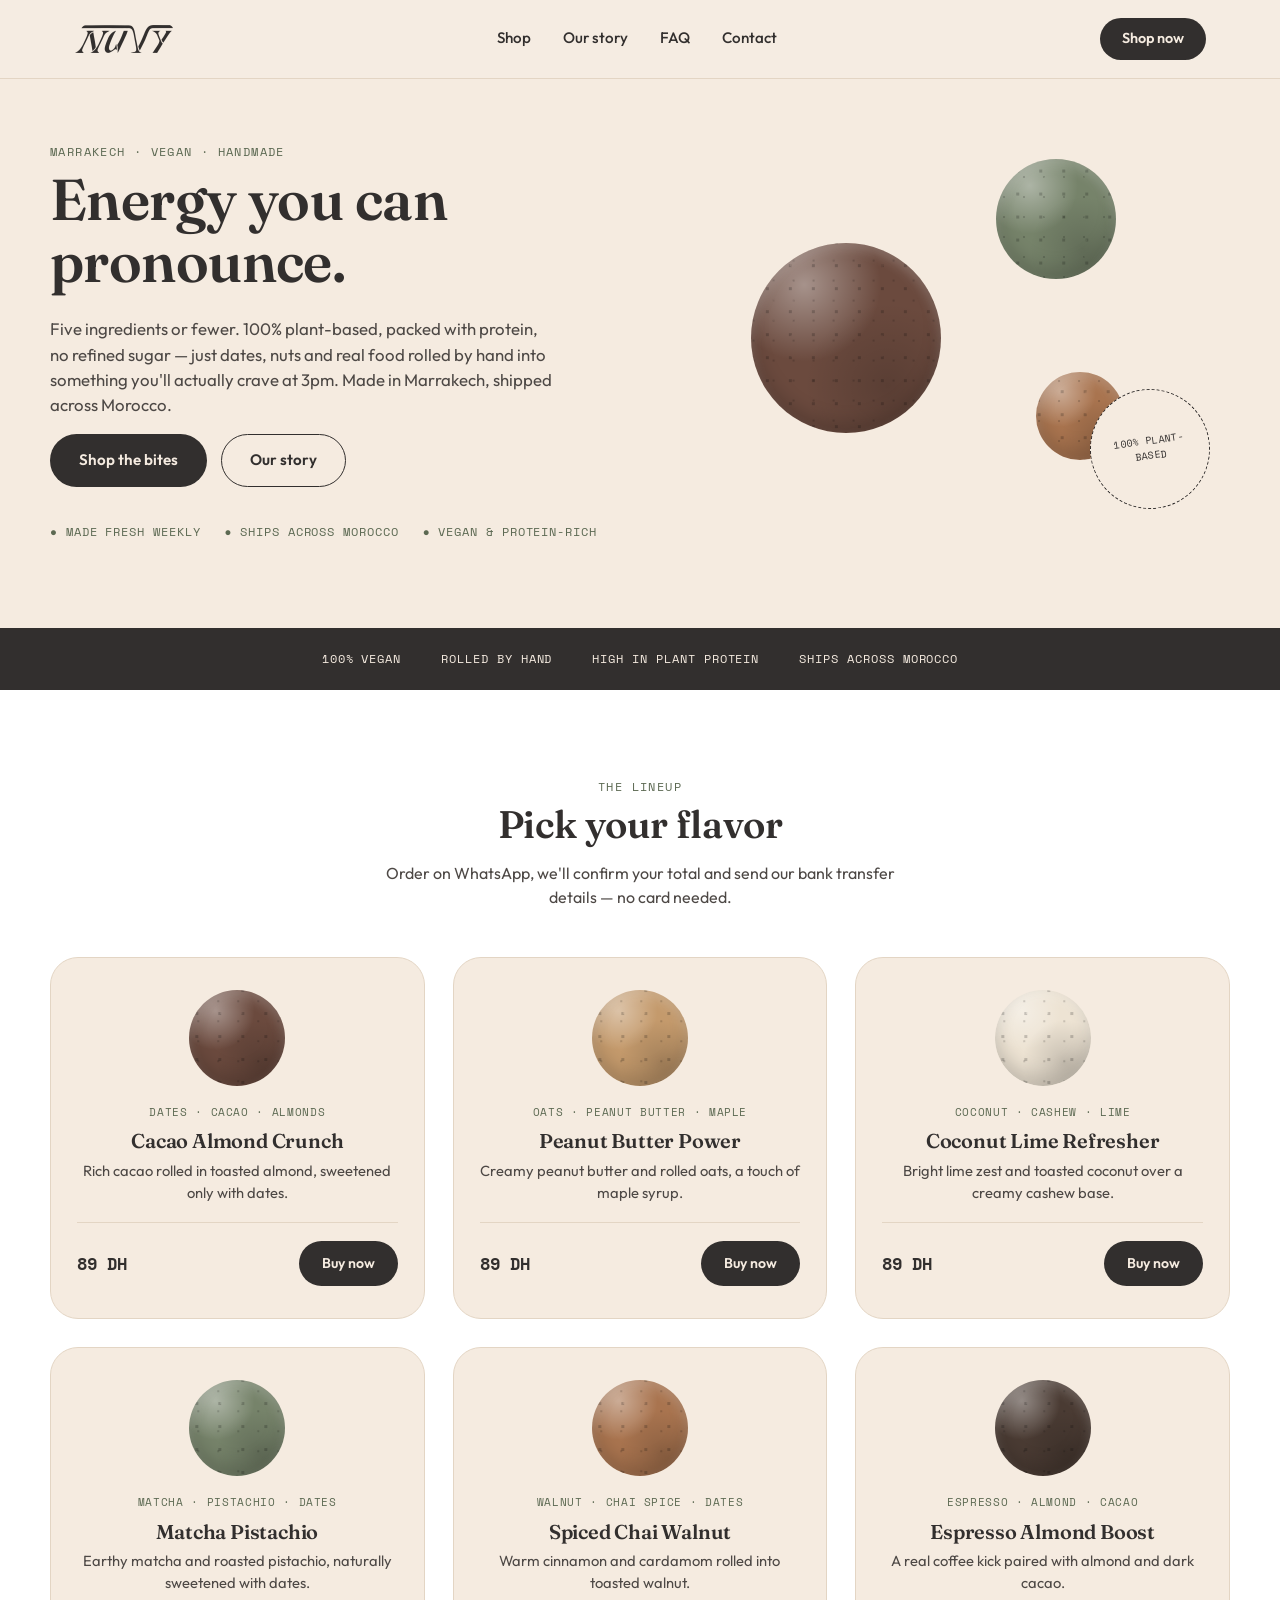
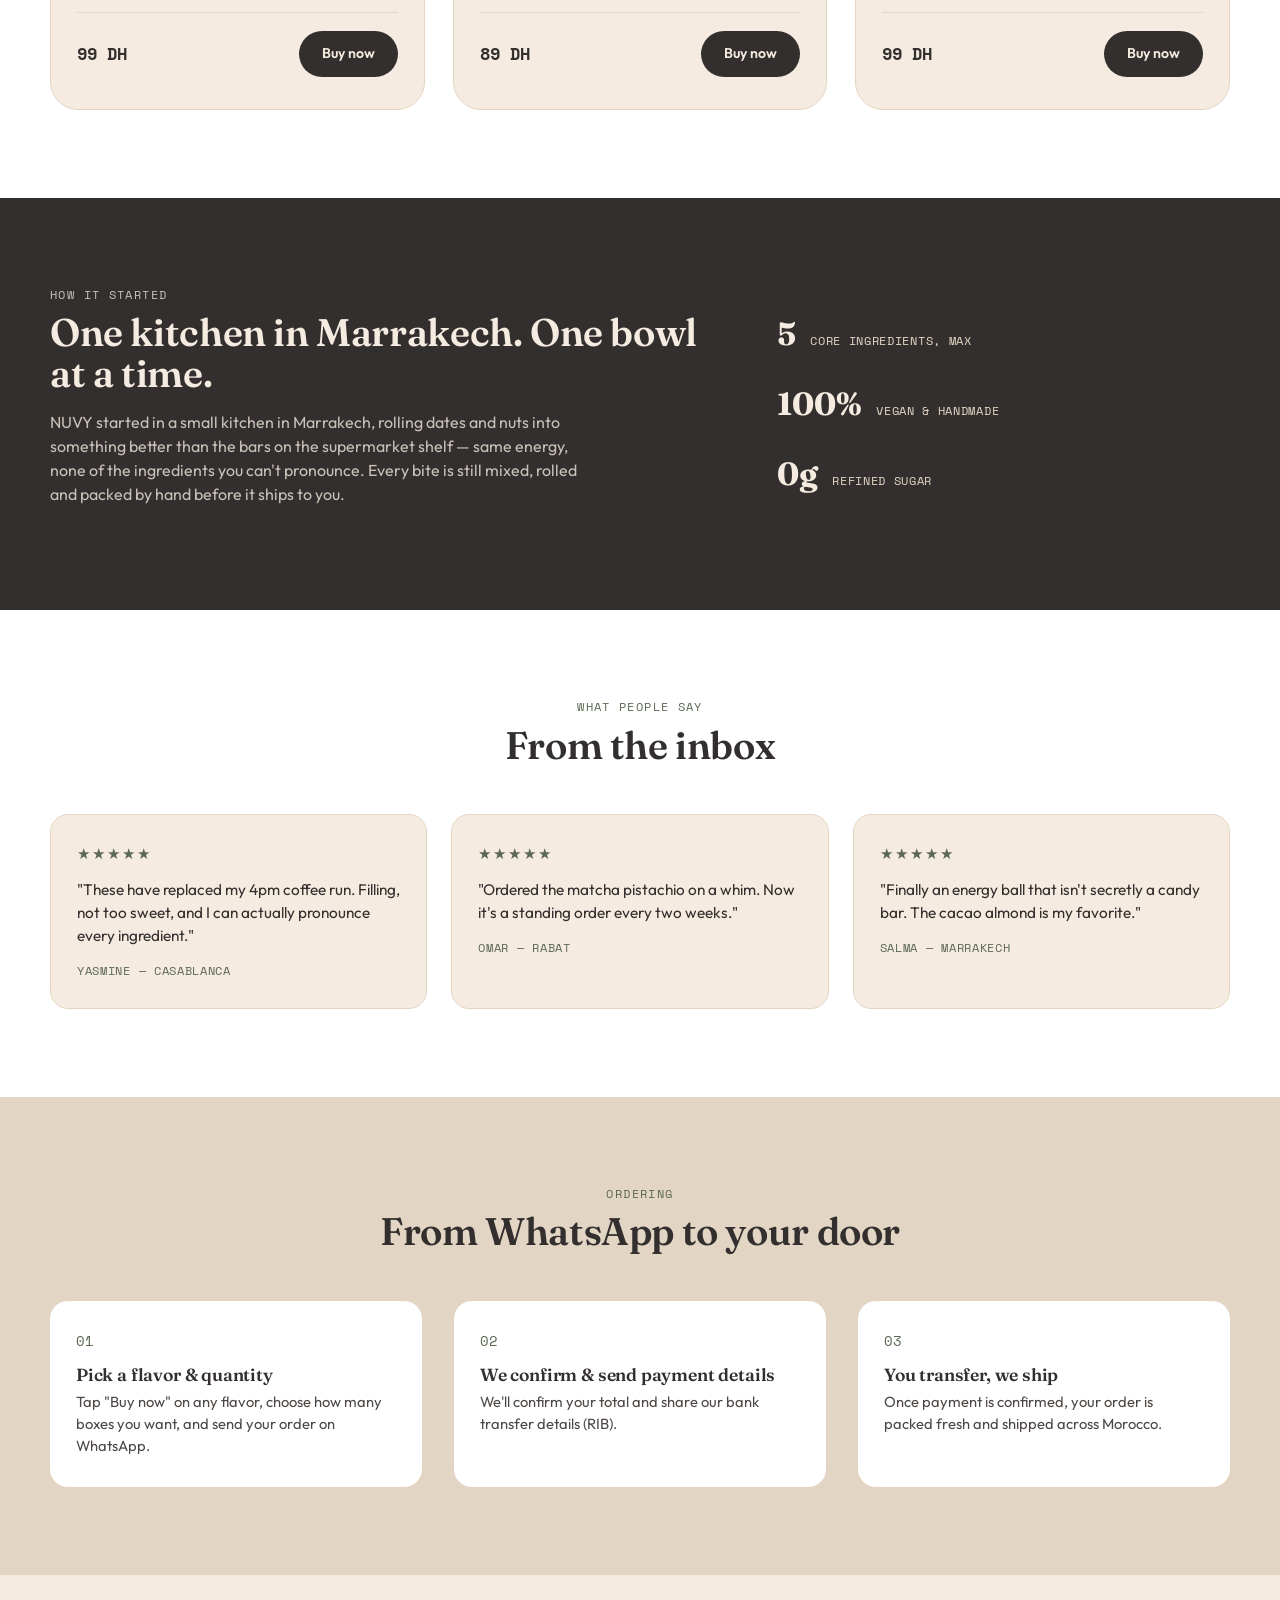
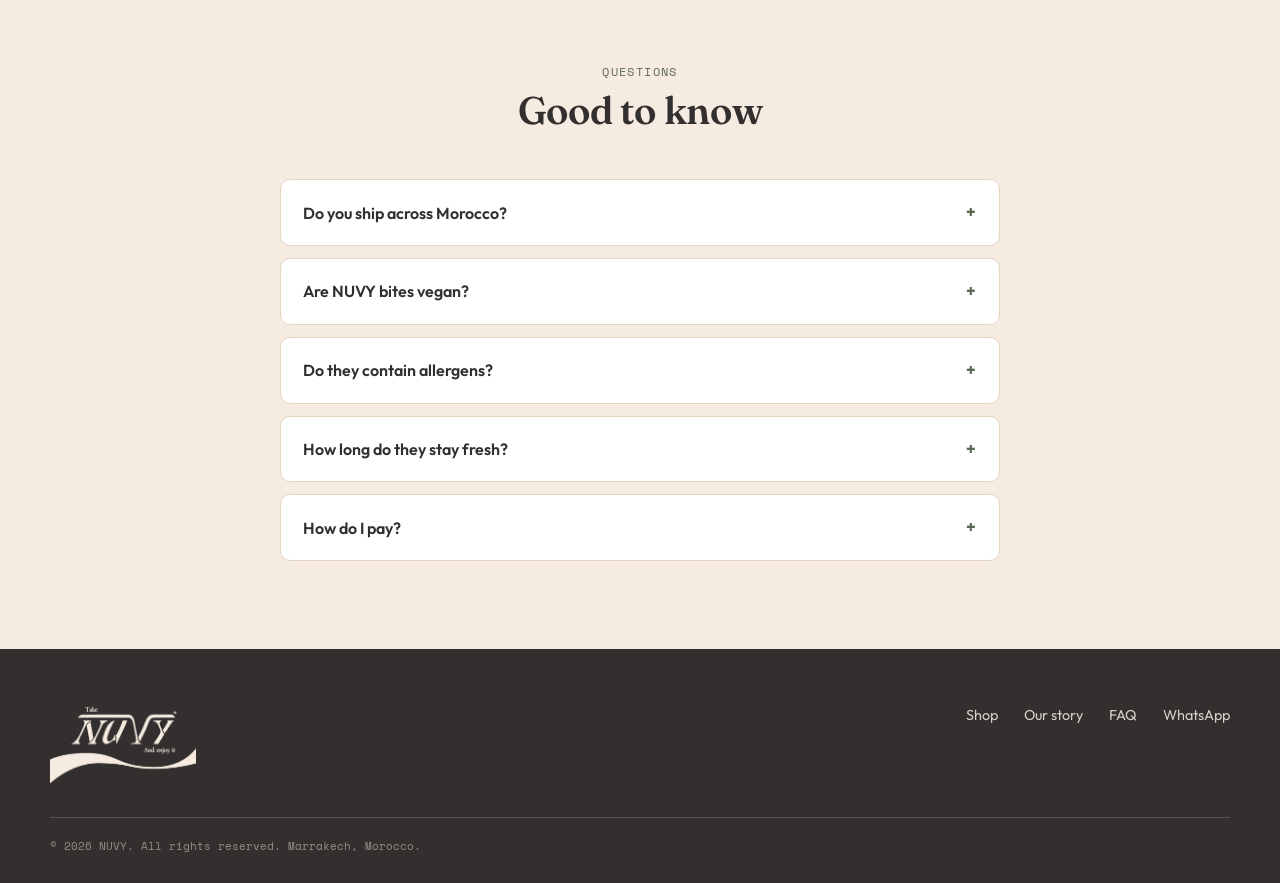
==== index.html @ 62703c96 "Add Google Analytics tracking code Added Google Analytics tracking code to index.html." ====
<!DOCTYPE html>
<html lang="en">
<head>
<!-- Google tag (gtag.js) -->
<script async src="https://www.googletagmanager.com/gtag/js?id=G-JQ78WRJMSK"></script>
<script>
  window.dataLayer = window.dataLayer || [];
  function gtag(){dataLayer.push(arguments);}
  gtag('js', new Date());

  gtag('config', 'G-JQ78WRJMSK');
</script>
  
<meta charset="UTF-8">
<meta name="viewport" content="width=device-width, initial-scale=1.0">
<title>NUVY — Take NUVY and Enjoy It</title>
<meta name="description" content="Vegan, protein-rich energy bites handmade in Marrakech. Five ingredients or fewer, no refined sugar. Order on WhatsApp, pay by bank transfer, shipped across Morocco.">

<link rel="icon" type="image/png" href="images/favicon.png">

<link rel="preconnect" href="https://fonts.googleapis.com">
<link rel="preconnect" href="https://fonts.gstatic.com" crossorigin>
<link href="https://fonts.googleapis.com/css2?family=Fraunces:opsz,wght@9..144,400;9..144,500;9..144,600;9..144,700&family=Outfit:wght@300;400;500;600;700&family=Space+Mono:wght@400;700&display=swap" rel="stylesheet">

<link rel="stylesheet" href="style.css">
</head>
<body>

<header class="nav" id="top">
  <div class="nav-inner">
    <!-- LOGO: wordmark image, see images/logo-wordmark.png -->
    <a href="#top" class="logo"><img src="images/logo-wordmark.png" alt="NUVY" class="logo-img"></a>
    <button class="nav-toggle" id="navToggle" aria-label="Open menu" aria-expanded="false">
      <span></span><span></span><span></span>
    </button>
    <nav class="nav-links" id="navLinks">
      <a href="#shop">Shop</a>
      <a href="#story">Our story</a>
      <a href="#faq">FAQ</a>
      <a href="#contact">Contact</a>
    </nav>
    <a href="#shop" class="nav-cta">Shop now</a>
  </div>
</header>

<main>

  <!-- HERO -->
  <section class="hero">
    <div class="hero-inner">
      <div class="hero-text reveal">
        <p class="eyebrow">Marrakech · Vegan · Handmade</p>
        <h1>Energy you can pronounce.</h1>
        <p class="hero-sub">Five ingredients or fewer. 100% plant-based, packed with protein, no refined sugar — just dates, nuts and real food rolled by hand into something you'll actually crave at 3pm. Made in Marrakech, shipped across Morocco.</p>
        <div class="hero-actions">
          <a href="#shop" class="btn btn-primary">Shop the bites</a>
          <a href="#story" class="btn btn-ghost">Our story</a>
        </div>
        <ul class="trust-row">
          <li>Made fresh weekly</li>
          <li>Ships across Morocco</li>
          <li>Vegan &amp; protein-rich</li>
        </ul>
      </div>
      <div class="hero-visual reveal" aria-hidden="true">
        <div class="ball ball-lg flavor-cacao" style="--x:6%; --y:24%;"></div>
        <div class="ball ball-md flavor-matcha" style="--x:54%; --y:2%;"></div>
        <div class="ball ball-sm flavor-chai" style="--x:62%; --y:58%;"></div>
        <div class="stamp">100% plant-based</div>
      </div>
    </div>
  </section>

  <!-- VALUE STRIP -->
  <section class="value-strip reveal">
    <ul>
      <li>100% vegan</li>
      <li>Rolled by hand</li>
      <li>High in plant protein</li>
      <li>Ships across Morocco</li>
    </ul>
  </section>

  <!-- SHOP -->
  <section class="shop" id="shop">
    <div class="section-head reveal">
      <p class="eyebrow">The lineup</p>
      <h2>Pick your flavor</h2>
      <p style="max-width:48ch;margin:0 auto;">Order on WhatsApp, we'll confirm your total and send our bank transfer details — no card needed.</p>
    </div>

    <div class="product-grid" id="productGrid">
      <!-- Product cards are rendered automatically from the PRODUCTS list in script.js -->
    </div>
  </section>

  <!-- STORY -->
  <section class="story" id="story">
    <div class="story-inner">
      <div class="story-text reveal">
        <p class="eyebrow">How it started</p>
        <h2>One kitchen in Marrakech. One bowl at a time.</h2>
        <p>NUVY started in a small kitchen in Marrakech, rolling dates and nuts into something better than the bars on the supermarket shelf — same energy, none of the ingredients you can't pronounce. Every bite is still mixed, rolled and packed by hand before it ships to you.</p>
      </div>
      <div class="story-stats reveal">
        <div><strong>5</strong><span>core ingredients, max</span></div>
        <div><strong>100%</strong><span>vegan &amp; handmade</span></div>
        <div><strong>0g</strong><span>refined sugar</span></div>
      </div>
    </div>
  </section>

  <!-- TESTIMONIALS — placeholder content, see README -->
  <section class="testimonials">
    <div class="section-head reveal">
      <p class="eyebrow">What people say</p>
      <h2>From the inbox</h2>
    </div>
    <div class="testimonial-grid">
      <article class="testimonial-card reveal">
        <p class="stars" aria-hidden="true">★★★★★</p>
        <p class="testimonial-quote">"These have replaced my 4pm coffee run. Filling, not too sweet, and I can actually pronounce every ingredient."</p>
        <p class="testimonial-name">Yasmine — Casablanca</p>
      </article>
      <article class="testimonial-card reveal">
        <p class="stars" aria-hidden="true">★★★★★</p>
        <p class="testimonial-quote">"Ordered the matcha pistachio on a whim. Now it's a standing order every two weeks."</p>
        <p class="testimonial-name">Omar — Rabat</p>
      </article>
      <article class="testimonial-card reveal">
        <p class="stars" aria-hidden="true">★★★★★</p>
        <p class="testimonial-quote">"Finally an energy ball that isn't secretly a candy bar. The cacao almond is my favorite."</p>
        <p class="testimonial-name">Salma — Marrakech</p>
      </article>
    </div>
  </section>

  <!-- HOW IT WORKS -->
  <section class="how">
    <div class="section-head reveal">
      <p class="eyebrow">Ordering</p>
      <h2>From WhatsApp to your door</h2>
    </div>
    <ol class="steps">
      <li class="reveal">
        <span class="step-num">01</span>
        <h3>Pick a flavor & quantity</h3>
        <p>Tap "Buy now" on any flavor, choose how many boxes you want, and send your order on WhatsApp.</p>
      </li>
      <li class="reveal">
        <span class="step-num">02</span>
        <h3>We confirm &amp; send payment details</h3>
        <p>We'll confirm your total and share our bank transfer details (RIB).</p>
      </li>
      <li class="reveal">
        <span class="step-num">03</span>
        <h3>You transfer, we ship</h3>
        <p>Once payment is confirmed, your order is packed fresh and shipped across Morocco.</p>
      </li>
    </ol>
  </section>

  <!-- FAQ -->
  <section class="faq" id="faq">
    <div class="section-head reveal">
      <p class="eyebrow">Questions</p>
      <h2>Good to know</h2>
    </div>
    <div class="faq-list reveal">
      <details>
        <summary>Do you ship across Morocco?</summary>
        <p>Yes — we ship to every city in Morocco. Delivery usually takes 2–4 business days depending on your location.</p>
      </details>
      <details>
        <summary>Are NUVY bites vegan?</summary>
        <p>Yes — every flavor is 100% plant-based, naturally sweetened with dates or maple syrup, and a good source of plant protein.</p>
      </details>
      <details>
        <summary>Do they contain allergens?</summary>
        <p>Most flavors contain tree nuts. Each product card lists its core ingredients — check before ordering if you have allergies.</p>
      </details>
      <details>
        <summary>How long do they stay fresh?</summary>
        <p>Up to 2 weeks at room temperature, or up to a month refrigerated.</p>
      </details>
      <details>
        <summary>How do I pay?</summary>
        <p>Every flavor has an "Order on WhatsApp" button. Message us there and we'll confirm your total and send our bank transfer details — no card or account needed.</p>
      </details>
    </div>
  </section>

</main>

<footer class="footer" id="contact">
  <div class="footer-inner">
    <div class="footer-brand">
      <img src="images/logo-main-cream.png" alt="NUVY — Take NUVY, and enjoy it" class="footer-logo-img">
    </div>
    <div class="footer-links">
      <a href="#shop">Shop</a>
      <a href="#story">Our story</a>
      <a href="#faq">FAQ</a>
      <a href="https://wa.me/212600000000" target="_blank" rel="noopener">WhatsApp</a>
    </div>
  </div>
  <p class="footer-bottom">© 2026 NUVY. All rights reserved. Marrakech, Morocco.</p>
</footer>

<div class="toast" id="toast" role="status" aria-live="polite"></div>

<script src="script.js"></script>
</body>
</html>
---- style.css ----
/* ============================
   TOKENS
   ============================ */
:root{
  --cream:#F5EBE0;
  --tan:#E3D5C4;
  --charcoal:#322F2E;
  --white:#FFFFFF;
  --sage:#76836A;
  --sage-dark:#5C6952;

  --cacao:#6B4A3E;
  --peanut:#C49A6C;
  --coconut:#EDE3D3;
  --matcha:#76836A;
  --chai:#A9744F;
  --espresso:#4A3B33;

  --font-display:'Fraunces', serif;
  --font-body:'Outfit', sans-serif;
  --font-mono:'Space Mono', monospace;

  --radius-lg:28px;
  --radius-md:18px;
  --radius-sm:10px;
  --container:1180px;
}

*,*::before,*::after{ box-sizing:border-box; }
html{ scroll-behavior:smooth; }
@media (prefers-reduced-motion: reduce){
  html{ scroll-behavior:auto; }
  *{ animation-duration:0.001ms !important; animation-iteration-count:1 !important; transition-duration:0.001ms !important; }
}

body{
  margin:0;
  font-family:var(--font-body);
  background:var(--white);
  color:var(--charcoal);
  -webkit-font-smoothing:antialiased;
  line-height:1.5;
}

h1,h2,h3{
  font-family:var(--font-display);
  font-weight:600;
  line-height:1.08;
  margin:0 0 0.4em;
  letter-spacing:-0.01em;
}

p{ margin:0 0 1em; color:#4d4845; }

a{ color:inherit; text-decoration:none; }

img{ max-width:100%; display:block; }

:focus-visible{
  outline:2px solid var(--sage-dark);
  outline-offset:3px;
}

.eyebrow{
  font-family:var(--font-mono);
  text-transform:uppercase;
  letter-spacing:0.12em;
  font-size:0.72rem;
  color:var(--sage-dark);
  margin-bottom:0.8em;
}

/* ============================
   LAYOUT HELPERS
   ============================ */
section{ padding:88px 24px; }
.section-head{ max-width:640px; margin:0 auto 48px; text-align:center; }
.section-head h2{ font-size:clamp(1.8rem, 3vw, 2.5rem); }

/* ============================
   BUTTONS
   ============================ */
.btn{
  display:inline-flex;
  align-items:center;
  justify-content:center;
  gap:8px;
  font-family:var(--font-body);
  font-weight:600;
  font-size:0.95rem;
  padding:14px 28px;
  border-radius:100px;
  cursor:pointer;
  border:1.5px solid transparent;
  transition:transform 0.18s ease, background 0.18s ease, color 0.18s ease, border-color 0.18s ease;
  white-space:nowrap;
}
.btn:hover{ transform:translateY(-2px); }
.btn-primary{ background:var(--charcoal); color:var(--cream); }
.btn-primary:hover{ background:var(--sage-dark); }
.btn-ghost{ background:transparent; color:var(--charcoal); border-color:var(--charcoal); }
.btn-ghost:hover{ background:var(--charcoal); color:var(--cream); }
.btn-buy{ background:var(--charcoal); color:var(--cream); padding:11px 22px; font-size:0.88rem; }
.btn-buy:hover{ background:var(--sage-dark); }

/* ============================
   NAV
   ============================ */
.nav{
  position:sticky; top:0; z-index:50;
  background:rgba(245,235,224,0.92);
  backdrop-filter:blur(10px);
  border-bottom:1px solid var(--tan);
}
.nav-inner{
  max-width:var(--container);
  margin:0 auto;
  padding:18px 24px;
  display:flex;
  align-items:center;
  justify-content:space-between;
  gap:24px;
}
.logo{
  font-family:var(--font-display);
  font-weight:700;
  font-size:1.4rem;
  letter-spacing:0.02em;
  display:flex;
  flex-direction:column;
  line-height:1;
}
.logo span{
  font-family:var(--font-mono);
  font-size:0.6rem;
  text-transform:uppercase;
  letter-spacing:0.15em;
  font-weight:400;
  color:var(--sage-dark);
  margin-top:4px;
}
.logo-img{ height:30px; width:auto; display:block; }
.nav-links{ display:flex; gap:32px; }
.nav-links a{ font-weight:500; font-size:0.95rem; position:relative; }
.nav-links a::after{
  content:""; position:absolute; left:0; right:0; bottom:-4px; height:2px;
  background:var(--sage-dark); transform:scaleX(0); transform-origin:left;
  transition:transform 0.2s ease;
}
.nav-links a:hover::after{ transform:scaleX(1); }
.nav-cta{
  background:var(--charcoal); color:var(--cream);
  padding:10px 22px; border-radius:100px; font-weight:600; font-size:0.9rem;
  transition:background 0.18s ease;
}
.nav-cta:hover{ background:var(--sage-dark); }
.nav-toggle{
  display:none; background:none; border:0; cursor:pointer;
  width:32px; height:24px; flex-direction:column; justify-content:space-between;
  padding:0;
}
.nav-toggle span{ display:block; height:2px; background:var(--charcoal); border-radius:2px; }

@media (max-width:860px){
  .nav-links{
    position:absolute; top:100%; left:0; right:0;
    background:var(--white);
    flex-direction:column;
    padding:20px 24px 28px;
    border-bottom:1px solid var(--tan);
    gap:18px;
    display:none;
  }
  .nav-links.open{ display:flex; }
  .nav-toggle{ display:flex; }
  .nav-cta{ display:none; }
}

/* ============================
   HERO
   ============================ */
.hero{ padding-top:64px; background:var(--cream); }
.hero-inner{
  max-width:var(--container);
  margin:0 auto;
  display:grid;
  grid-template-columns:1.1fr 0.9fr;
  gap:48px;
  align-items:center;
}
.hero-text h1{ font-size:clamp(2.4rem, 4.6vw, 3.6rem); }
.hero-sub{ max-width:46ch; font-size:1.05rem; }
.hero-actions{ display:flex; gap:14px; flex-wrap:wrap; margin-bottom:36px; }
.trust-row{
  list-style:none; padding:0; margin:0; display:flex; gap:24px; flex-wrap:wrap;
  font-family:var(--font-mono); font-size:0.72rem; text-transform:uppercase; letter-spacing:0.08em;
  color:var(--sage-dark);
}
.trust-row li::before{ content:"●  "; }

.hero-visual{
  position:relative;
  height:380px;
}
.stamp{
  position:absolute;
  bottom:6%;
  right:4%;
  width:120px; height:120px;
  border:1.5px dashed var(--charcoal);
  border-radius:50%;
  display:flex; align-items:center; justify-content:center;
  text-align:center;
  font-family:var(--font-mono);
  font-size:0.62rem;
  text-transform:uppercase;
  letter-spacing:0.04em;
  padding:14px;
  transform:rotate(-8deg);
  background:var(--cream);
}

/* ============================
   SPECKLED BALL — signature element
   ============================ */
.ball{
  position:relative;
  border-radius:50%;
  background:
    radial-gradient(circle at 28% 22%, rgba(255,255,255,0.4) 0%, transparent 38%),
    radial-gradient(circle at 72% 75%, rgba(0,0,0,0.16) 0%, transparent 42%),
    var(--ball-color, var(--cacao));
  box-shadow:
    inset 0 -10px 18px rgba(0,0,0,0.18),
    inset 0 6px 12px rgba(255,255,255,0.22);
}
.ball::after{
  content:"";
  position:absolute; inset:0; border-radius:50%;
  background-image:
    radial-gradient(circle, rgba(255,255,255,0.55) 1.6px, transparent 1.7px),
    radial-gradient(circle, rgba(0,0,0,0.22) 1.6px, transparent 1.7px),
    radial-gradient(circle, rgba(255,255,255,0.45) 1.2px, transparent 1.3px),
    radial-gradient(circle, rgba(0,0,0,0.18) 1.2px, transparent 1.3px);
  background-size:18px 18px, 23px 23px, 13px 13px, 20px 20px;
  background-position:8% 18%, 58% 48%, 28% 72%, 78% 28%;
  opacity:0.85;
  mix-blend-mode:multiply;
}
.flavor-cacao{ --ball-color:var(--cacao); }
.flavor-peanut{ --ball-color:var(--peanut); }
.flavor-coconut{ --ball-color:var(--coconut); }
.flavor-matcha{ --ball-color:var(--matcha); }
.flavor-chai{ --ball-color:var(--chai); }
.flavor-espresso{ --ball-color:var(--espresso); }

.hero-visual .ball{ position:absolute; left:var(--x); top:var(--y); }
.ball-lg{ width:190px; height:190px; }
.ball-md{ width:120px; height:120px; }
.ball-sm{ width:88px; height:88px; }
.ball-card{ width:96px; height:96px; margin:0 auto 18px; }

@media (max-width:860px){
  .hero-inner{ grid-template-columns:1fr; }
  .hero-visual{ height:280px; order:-1; }
}

/* ============================
   VALUE STRIP
   ============================ */
.value-strip{
  background:var(--charcoal);
  padding:22px 24px;
}
.value-strip ul{
  max-width:var(--container);
  margin:0 auto;
  list-style:none;
  padding:0;
  display:flex;
  justify-content:center;
  flex-wrap:wrap;
  gap:14px 40px;
  font-family:var(--font-mono);
  font-size:0.74rem;
  text-transform:uppercase;
  letter-spacing:0.08em;
  color:var(--cream);
}

/* ============================
   SHOP
   ============================ */
.shop{ background:var(--white); }
.product-grid{
  max-width:var(--container);
  margin:0 auto;
  display:grid;
  grid-template-columns:repeat(3, 1fr);
  gap:28px;
}
.product-card{
  background:var(--cream);
  border:1px solid var(--tan);
  border-radius:var(--radius-lg);
  padding:32px 26px;
  text-align:center;
  transition:transform 0.22s ease, box-shadow 0.22s ease;
}
.product-card:hover{
  transform:translateY(-6px);
  box-shadow:0 18px 32px -18px rgba(50,47,46,0.35);
}
.stamp-tag{
  font-family:var(--font-mono);
  font-size:0.68rem;
  text-transform:uppercase;
  letter-spacing:0.06em;
  color:var(--sage-dark);
  margin-bottom:10px;
}
.product-card h3{ font-size:1.25rem; }
.product-desc{ font-size:0.92rem; min-height:42px; }
.product-footer{
  display:flex;
  align-items:center;
  justify-content:space-between;
  margin-top:18px;
  padding-top:18px;
  border-top:1px solid var(--tan);
}
.price{ font-family:var(--font-mono); font-weight:700; font-size:1.05rem; }

@media (max-width:980px){ .product-grid{ grid-template-columns:repeat(2, 1fr); } }
@media (max-width:600px){ .product-grid{ grid-template-columns:1fr; } }

/* ============================
   TESTIMONIALS
   ============================ */
.testimonials{ background:var(--white); }
.testimonial-grid{
  max-width:var(--container);
  margin:0 auto;
  display:grid;
  grid-template-columns:repeat(3, 1fr);
  gap:24px;
}
.testimonial-card{
  background:var(--cream);
  border:1px solid var(--tan);
  border-radius:var(--radius-md);
  padding:28px 26px;
}
.stars{ color:var(--sage-dark); letter-spacing:2px; margin:0 0 12px; font-size:0.95rem; }
.testimonial-quote{ font-size:0.96rem; color:var(--charcoal); }
.testimonial-name{
  font-family:var(--font-mono);
  font-size:0.72rem;
  text-transform:uppercase;
  letter-spacing:0.06em;
  color:var(--sage-dark);
  margin:0;
}
@media (max-width:860px){ .testimonial-grid{ grid-template-columns:1fr; } }

/* ============================
   PRODUCT DETAIL PAGE
   ============================ */
.product-page{ background:var(--white); padding:56px 24px 72px; }
.product-page-inner{ max-width:var(--container); margin:0 auto; }
.back-link{
  display:inline-block;
  font-family:var(--font-mono);
  font-size:0.8rem;
  color:var(--sage-dark);
  margin-bottom:36px;
}
.back-link:hover{ color:var(--charcoal); }

.detail-grid{
  display:grid;
  grid-template-columns:1fr 1fr;
  gap:56px;
  align-items:center;
}
.detail-visual{ position:relative; height:340px; }
.detail-visual .ball{ position:absolute; left:var(--x); top:var(--y); }
.ball-xl{ width:220px; height:220px; }
.ball-md2{ width:140px; height:140px; }
.ball-sm2{ width:96px; height:96px; }

.detail-info h1{ font-size:clamp(1.9rem, 3.4vw, 2.6rem); margin-bottom:0.3em; }
.detail-desc{ font-size:1.02rem; max-width:48ch; }
.unit-note{
  font-family:var(--font-mono);
  font-size:0.78rem;
  color:var(--sage-dark);
  margin-top:-0.6em;
}

.qty-row{
  display:flex;
  align-items:center;
  gap:18px;
  margin:28px 0 22px;
}
.qty-label{ font-weight:600; font-size:0.95rem; }
.qty-control{
  display:flex;
  align-items:center;
  gap:0;
  border:1.5px solid var(--charcoal);
  border-radius:100px;
  overflow:hidden;
}
.qty-control button{
  width:40px; height:40px;
  border:0;
  background:var(--cream);
  color:var(--charcoal);
  font-size:1.2rem;
  cursor:pointer;
  transition:background 0.18s ease;
}
.qty-control button:hover{ background:var(--tan); }
.qty-control span{
  width:42px;
  text-align:center;
  font-family:var(--font-mono);
  font-weight:700;
}

.price-line{
  font-family:var(--font-mono);
  font-size:0.85rem;
  color:#4d4845;
  margin-bottom:2px;
}
.total-line{
  font-size:1.3rem;
  margin-bottom:22px;
}
.total-line strong{ font-family:var(--font-display); }

.btn-large{ width:100%; padding:16px 28px; font-size:1.02rem; }
.order-note{
  font-size:0.82rem;
  color:#7a7470;
  margin-top:14px;
  margin-bottom:0;
}

.not-found{ text-align:center; padding:60px 0; }
.not-found p{ max-width:42ch; margin-left:auto; margin-right:auto; }

.product-extra{
  margin-top:32px;
  display:flex;
  flex-direction:column;
  gap:10px;
}
.product-extra summary{ font-size:0.92rem; }
.product-extra p{ font-size:0.9rem; }

.product-photo{
  border-radius:50%;
  object-fit:cover;
  aspect-ratio:1 / 1;
  display:block;
  object-position: 30% 60%;
}
.product-card .product-photo.ball-card{ margin:0 auto 18px; }
.hero-visual .product-photo{ position:absolute; }

.detail-visual.has-photo{
  display:flex;
  align-items:center;
  justify-content:center;
}
.detail-photo{
  width:300px;
  height:300px;
  box-shadow:0 24px 48px -24px rgba(50,47,46,0.4);
}
@media (max-width:860px){
  .detail-photo{ width:220px; height:220px; }
}

@media (max-width:860px){
  .detail-grid{ grid-template-columns:1fr; }
  .detail-visual{ height:240px; }
}

/* ============================
   STORY
   ============================ */
.story{ background:var(--charcoal); color:var(--cream); }
.story-inner{
  max-width:var(--container);
  margin:0 auto;
  display:grid;
  grid-template-columns:1.2fr 0.8fr;
  gap:48px;
  align-items:center;
}
.story h2{ color:var(--cream); font-size:clamp(1.8rem, 3.2vw, 2.4rem); }
.story p{ color:rgba(245,235,224,0.78); max-width:50ch; }
.story-stats{ display:flex; flex-direction:column; gap:22px; }
.story-stats div{ display:flex; align-items:baseline; gap:14px; }
.story-stats strong{
  font-family:var(--font-display);
  font-size:2rem;
  color:var(--cream);
}
.story-stats span{
  font-family:var(--font-mono);
  font-size:0.72rem;
  text-transform:uppercase;
  letter-spacing:0.06em;
  color:var(--tan);
}

@media (max-width:860px){ .story-inner{ grid-template-columns:1fr; } }

/* ============================
   HOW IT WORKS
   ============================ */
.how{ background:var(--tan); }
.steps{
  list-style:none;
  margin:0; padding:0;
  max-width:var(--container);
  margin:0 auto;
  display:grid;
  grid-template-columns:repeat(3, 1fr);
  gap:32px;
}
.steps li{
  background:var(--white);
  border-radius:var(--radius-md);
  padding:30px 26px;
}
.step-num{
  font-family:var(--font-mono);
  font-size:0.85rem;
  color:var(--sage-dark);
  display:block;
  margin-bottom:14px;
}
.steps h3{ font-size:1.1rem; }
.steps p{ font-size:0.92rem; margin-bottom:0; }

@media (max-width:860px){ .steps{ grid-template-columns:1fr; } }

/* ============================
   FAQ
   ============================ */
.faq{ background:var(--cream); }
.faq-list{ max-width:720px; margin:0 auto; display:flex; flex-direction:column; gap:12px; }
details{
  background:var(--white);
  border:1px solid var(--tan);
  border-radius:var(--radius-sm);
  padding:18px 22px;
}
summary{
  cursor:pointer;
  font-weight:600;
  list-style:none;
  display:flex;
  justify-content:space-between;
  align-items:center;
}
summary::-webkit-details-marker{ display:none; }
summary::after{ content:"+"; font-family:var(--font-mono); font-size:1.2rem; color:var(--sage-dark); }
details[open] summary::after{ content:"–"; }
details p{ margin:14px 0 0; font-size:0.94rem; }

/* ============================
   FOOTER
   ============================ */
.footer{ background:var(--charcoal); color:var(--cream); padding:56px 24px 28px; }
.footer-inner{
  max-width:var(--container);
  margin:0 auto;
  display:flex;
  justify-content:space-between;
  align-items:flex-start;
  flex-wrap:wrap;
  gap:24px;
  padding-bottom:32px;
  border-bottom:1px solid rgba(245,235,224,0.18);
}
.footer-brand p{ color:rgba(245,235,224,0.6); margin-top:8px; font-size:0.9rem; }
.footer-logo-img{ height:80px; width:auto; }
.footer .logo span{ color:var(--tan); }
.footer-links{ display:flex; gap:26px; flex-wrap:wrap; }
.footer-links a{ font-size:0.9rem; color:rgba(245,235,224,0.85); }
.footer-links a:hover{ color:var(--tan); }
.footer-bottom{
  max-width:var(--container);
  margin:20px auto 0;
  font-family:var(--font-mono);
  font-size:0.7rem;
  color:rgba(245,235,224,0.5);
}

/* ============================
   TOAST
   ============================ */
.toast{
  position:fixed;
  bottom:24px;
  left:50%;
  transform:translateX(-50%) translateY(20px);
  background:var(--charcoal);
  color:var(--cream);
  padding:14px 22px;
  border-radius:100px;
  font-size:0.88rem;
  opacity:0;
  pointer-events:none;
  transition:opacity 0.25s ease, transform 0.25s ease;
  z-index:100;
  max-width:90vw;
  text-align:center;
}
.toast.show{ opacity:1; transform:translateX(-50%) translateY(0); }

/* ============================
   SCROLL REVEAL
   ============================ */
.reveal{ opacity:0; transform:translateY(18px); transition:opacity 0.6s ease, transform 0.6s ease; }
.reveal.in{ opacity:1; transform:translateY(0); }
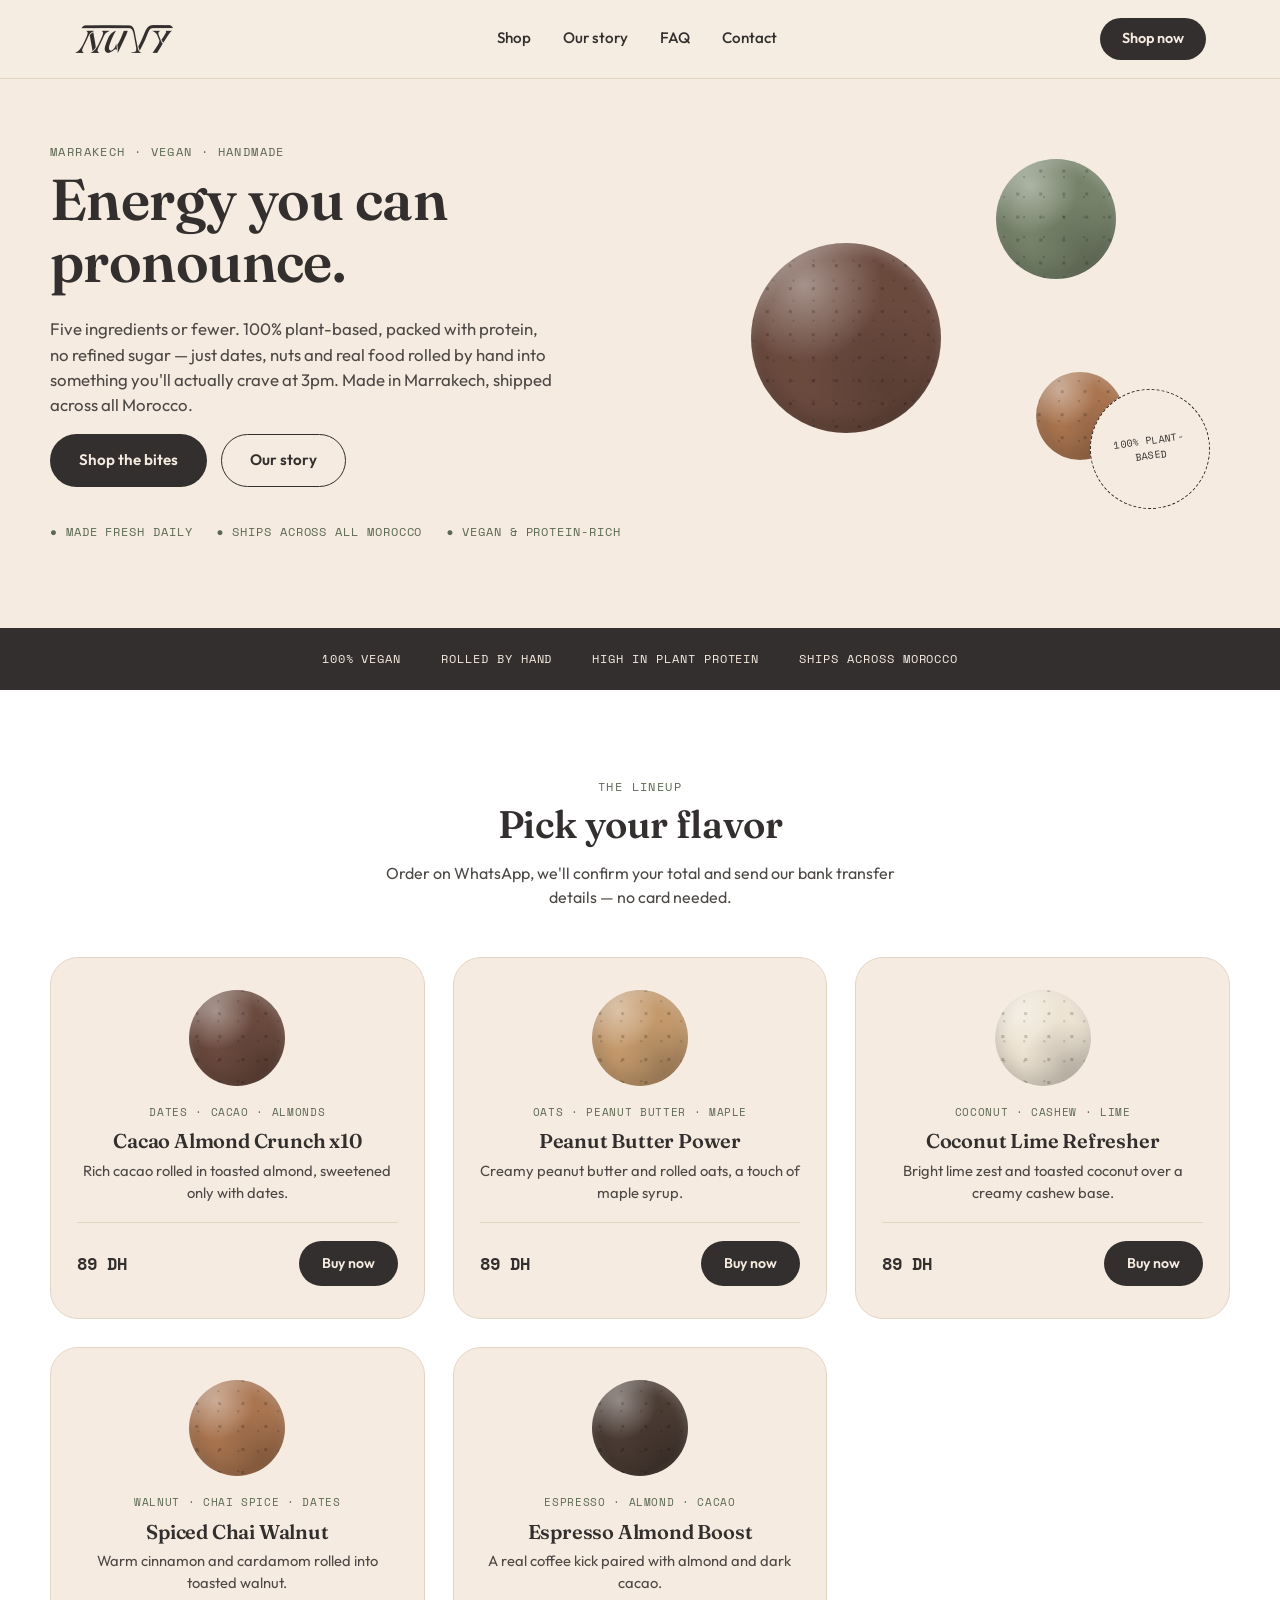
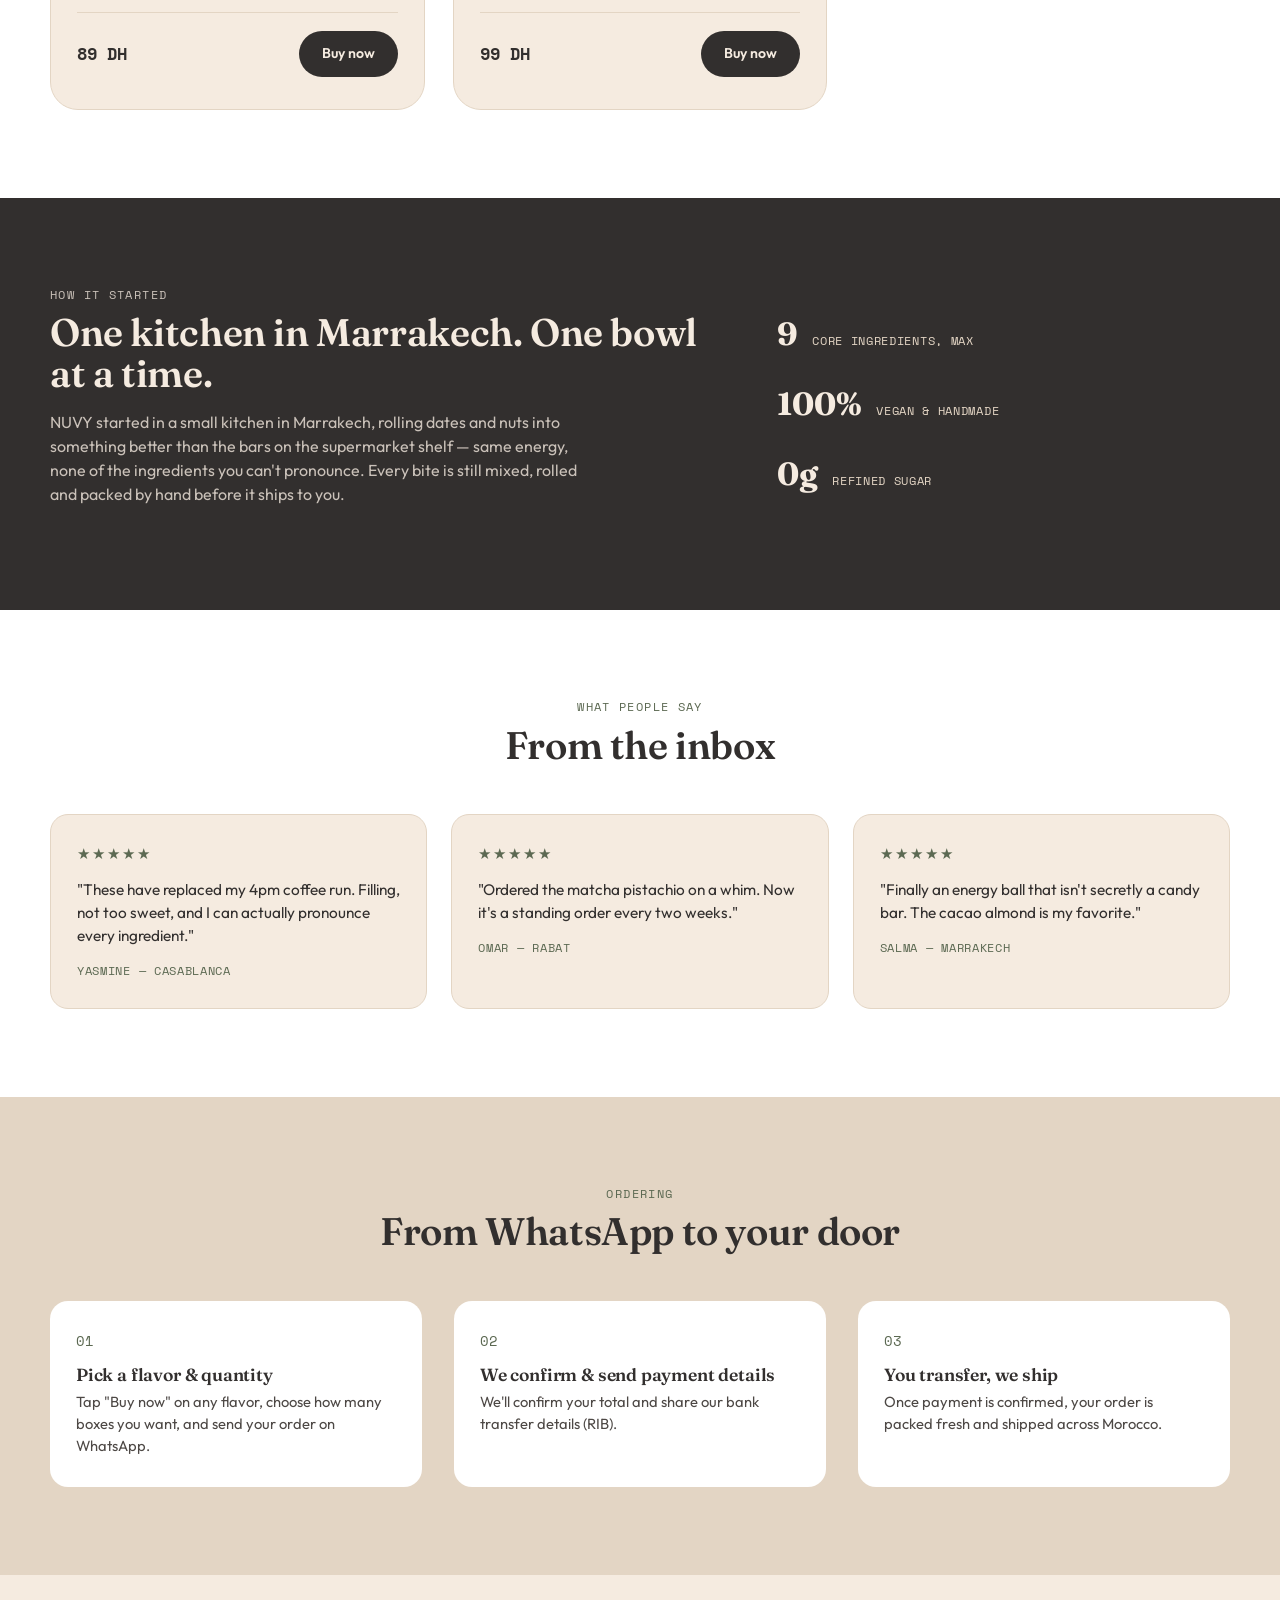
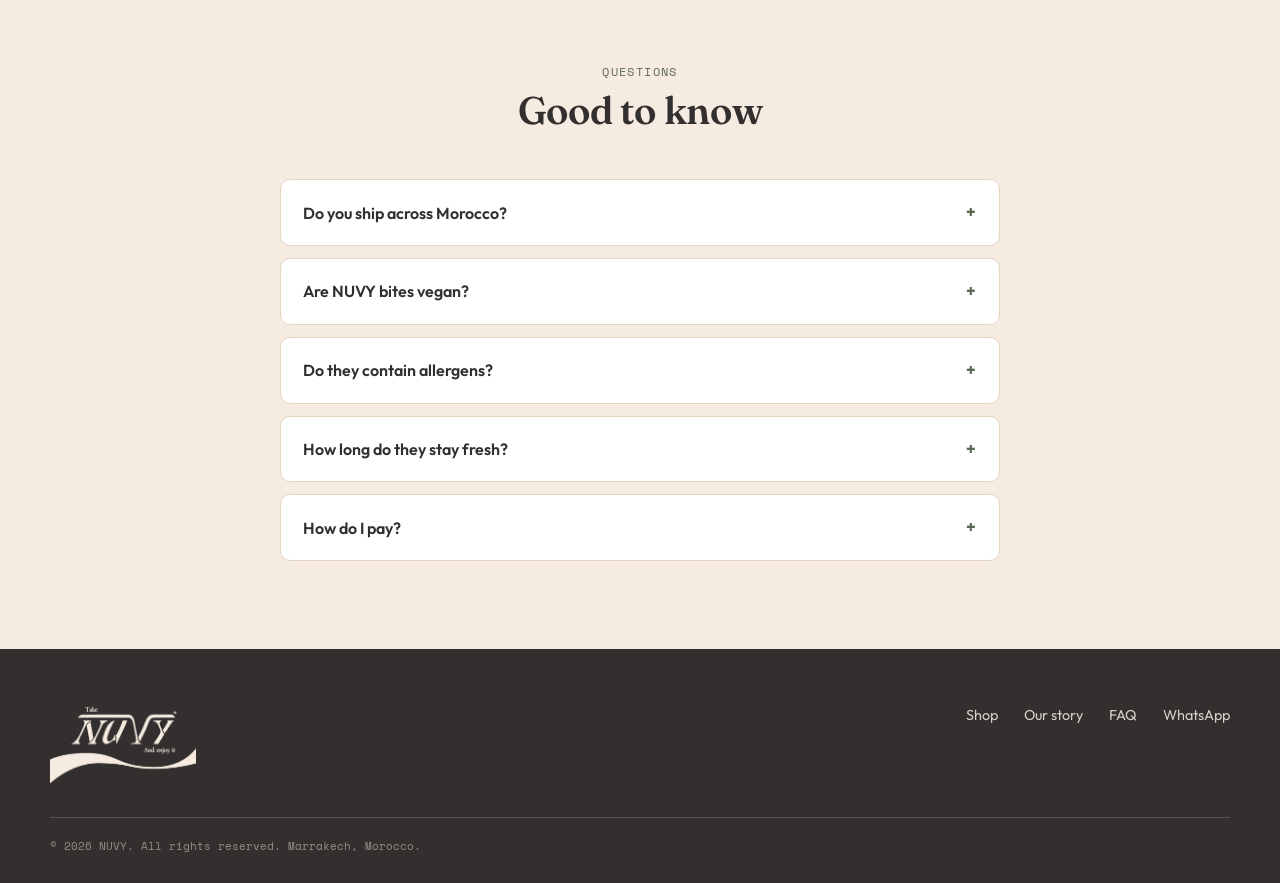
==== commit 2d4fe371: "update site" ====
--- a/index.html
+++ b/index.html
@@ -2,13 +2,13 @@
 <html lang="en">
 <head>
 <!-- Google tag (gtag.js) -->
-<script async src="https://www.googletagmanager.com/gtag/js?id=G-JQ78WRJMSK"></script>
+<script async src="https://www.googletagmanager.com/gtag/js?id=G-6GX1M61ZEK"></script>
 <script>
   window.dataLayer = window.dataLayer || [];
   function gtag(){dataLayer.push(arguments);}
   gtag('js', new Date());
 
-  gtag('config', 'G-JQ78WRJMSK');
+  gtag('config', 'G-6GX1M61ZEK');
 </script>
   
 <meta charset="UTF-8">
@@ -51,14 +51,14 @@
       <div class="hero-text reveal">
         <p class="eyebrow">Marrakech · Vegan · Handmade</p>
         <h1>Energy you can pronounce.</h1>
-        <p class="hero-sub">Five ingredients or fewer. 100% plant-based, packed with protein, no refined sugar — just dates, nuts and real food rolled by hand into something you'll actually crave at 3pm. Made in Marrakech, shipped across Morocco.</p>
+        <p class="hero-sub">Five ingredients or fewer. 100% plant-based, packed with protein, no refined sugar — just dates, nuts and real food rolled by hand into something you'll actually crave at 3pm. Made in Marrakech, shipped across all Morocco.</p>
         <div class="hero-actions">
           <a href="#shop" class="btn btn-primary">Shop the bites</a>
           <a href="#story" class="btn btn-ghost">Our story</a>
         </div>
         <ul class="trust-row">
-          <li>Made fresh weekly</li>
-          <li>Ships across Morocco</li>
+          <li>Made fresh daily</li>
+          <li>Ships across all Morocco</li>
           <li>Vegan &amp; protein-rich</li>
         </ul>
       </div>
@@ -86,7 +86,8 @@
     <div class="section-head reveal">
       <p class="eyebrow">The lineup</p>
       <h2>Pick your flavor</h2>
-      <p style="max-width:48ch;margin:0 auto;">Order on WhatsApp, we'll confirm your total and send our bank transfer details — no card needed.</p>
+      <p style="max-width:48ch;margin:0 auto;">Order on WhatsApp, we'll confirm your total and send our bank transfer details — no card needed.
+      </p>
     </div>
 
     <div class="product-grid" id="productGrid">
@@ -103,7 +104,7 @@
         <p>NUVY started in a small kitchen in Marrakech, rolling dates and nuts into something better than the bars on the supermarket shelf — same energy, none of the ingredients you can't pronounce. Every bite is still mixed, rolled and packed by hand before it ships to you.</p>
       </div>
       <div class="story-stats reveal">
-        <div><strong>5</strong><span>core ingredients, max</span></div>
+        <div><strong>9</strong><span>core ingredients, max</span></div>
         <div><strong>100%</strong><span>vegan &amp; handmade</span></div>
         <div><strong>0g</strong><span>refined sugar</span></div>
       </div>
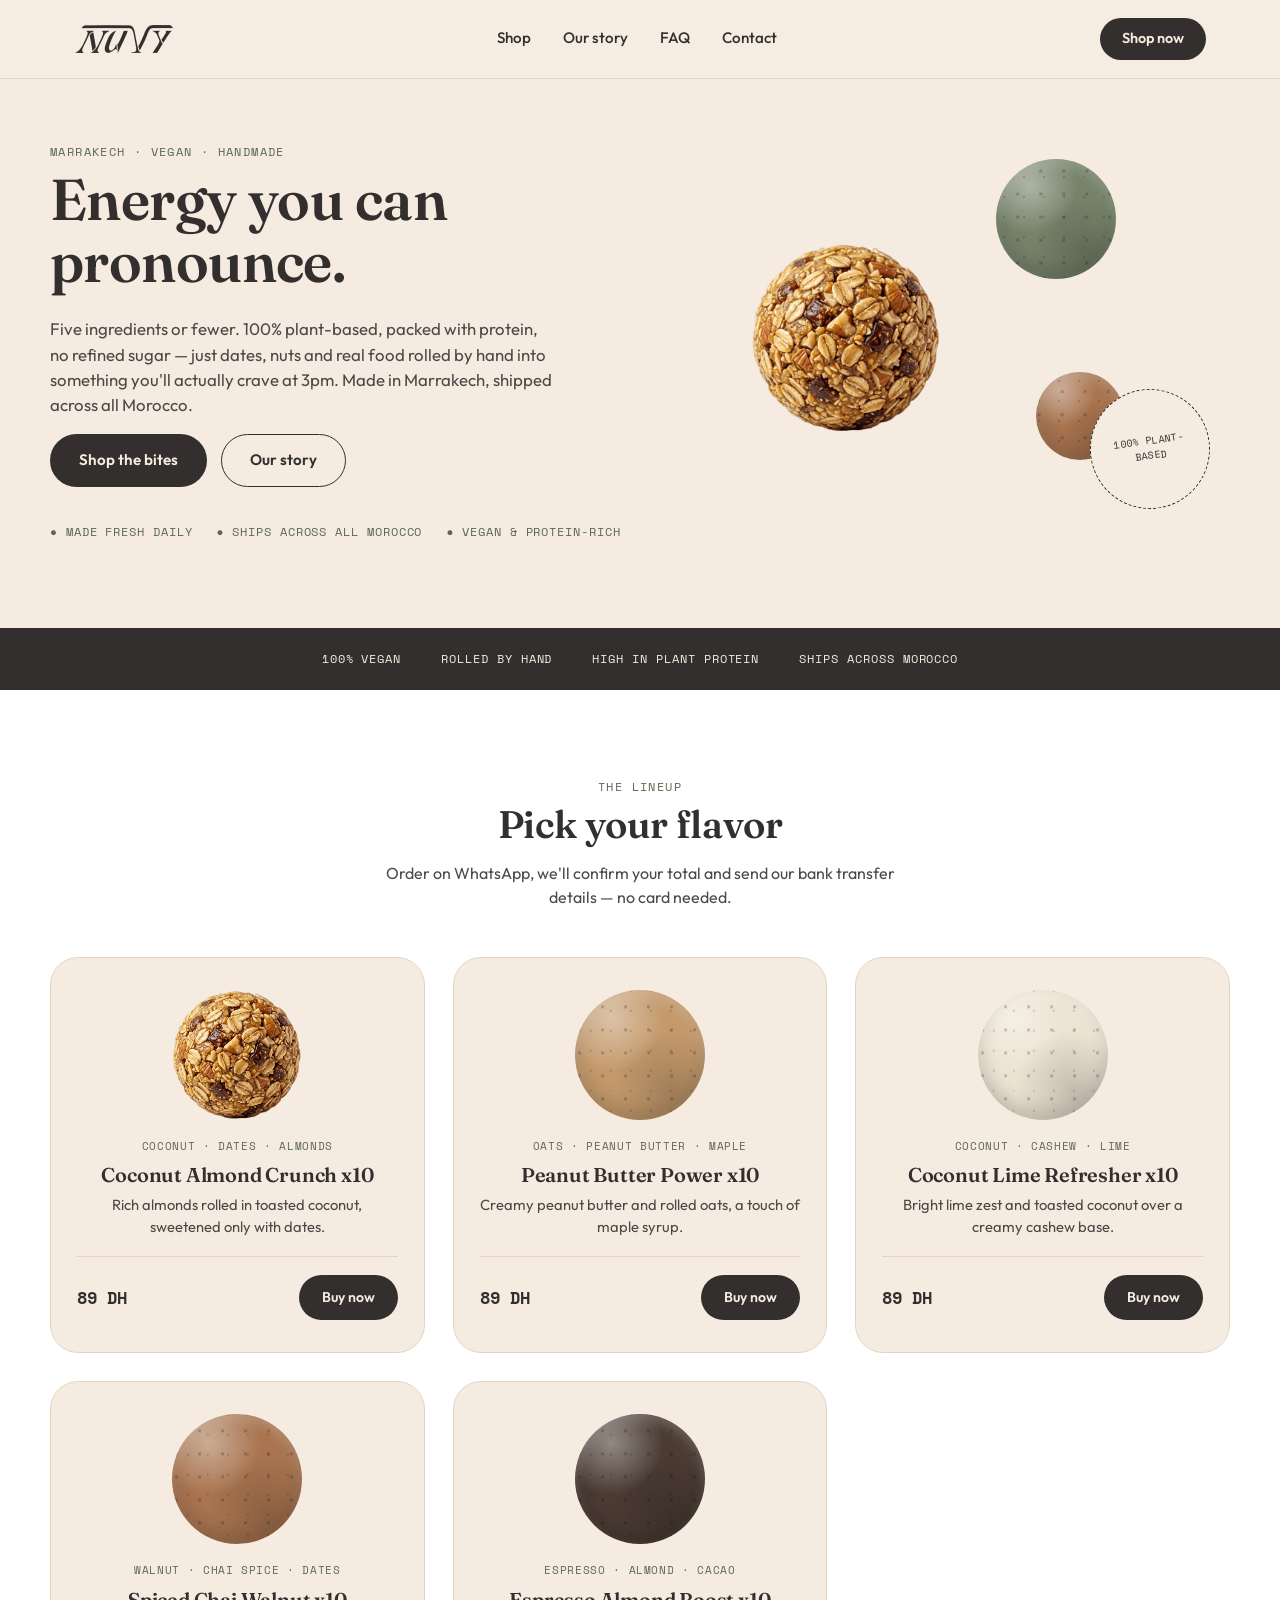
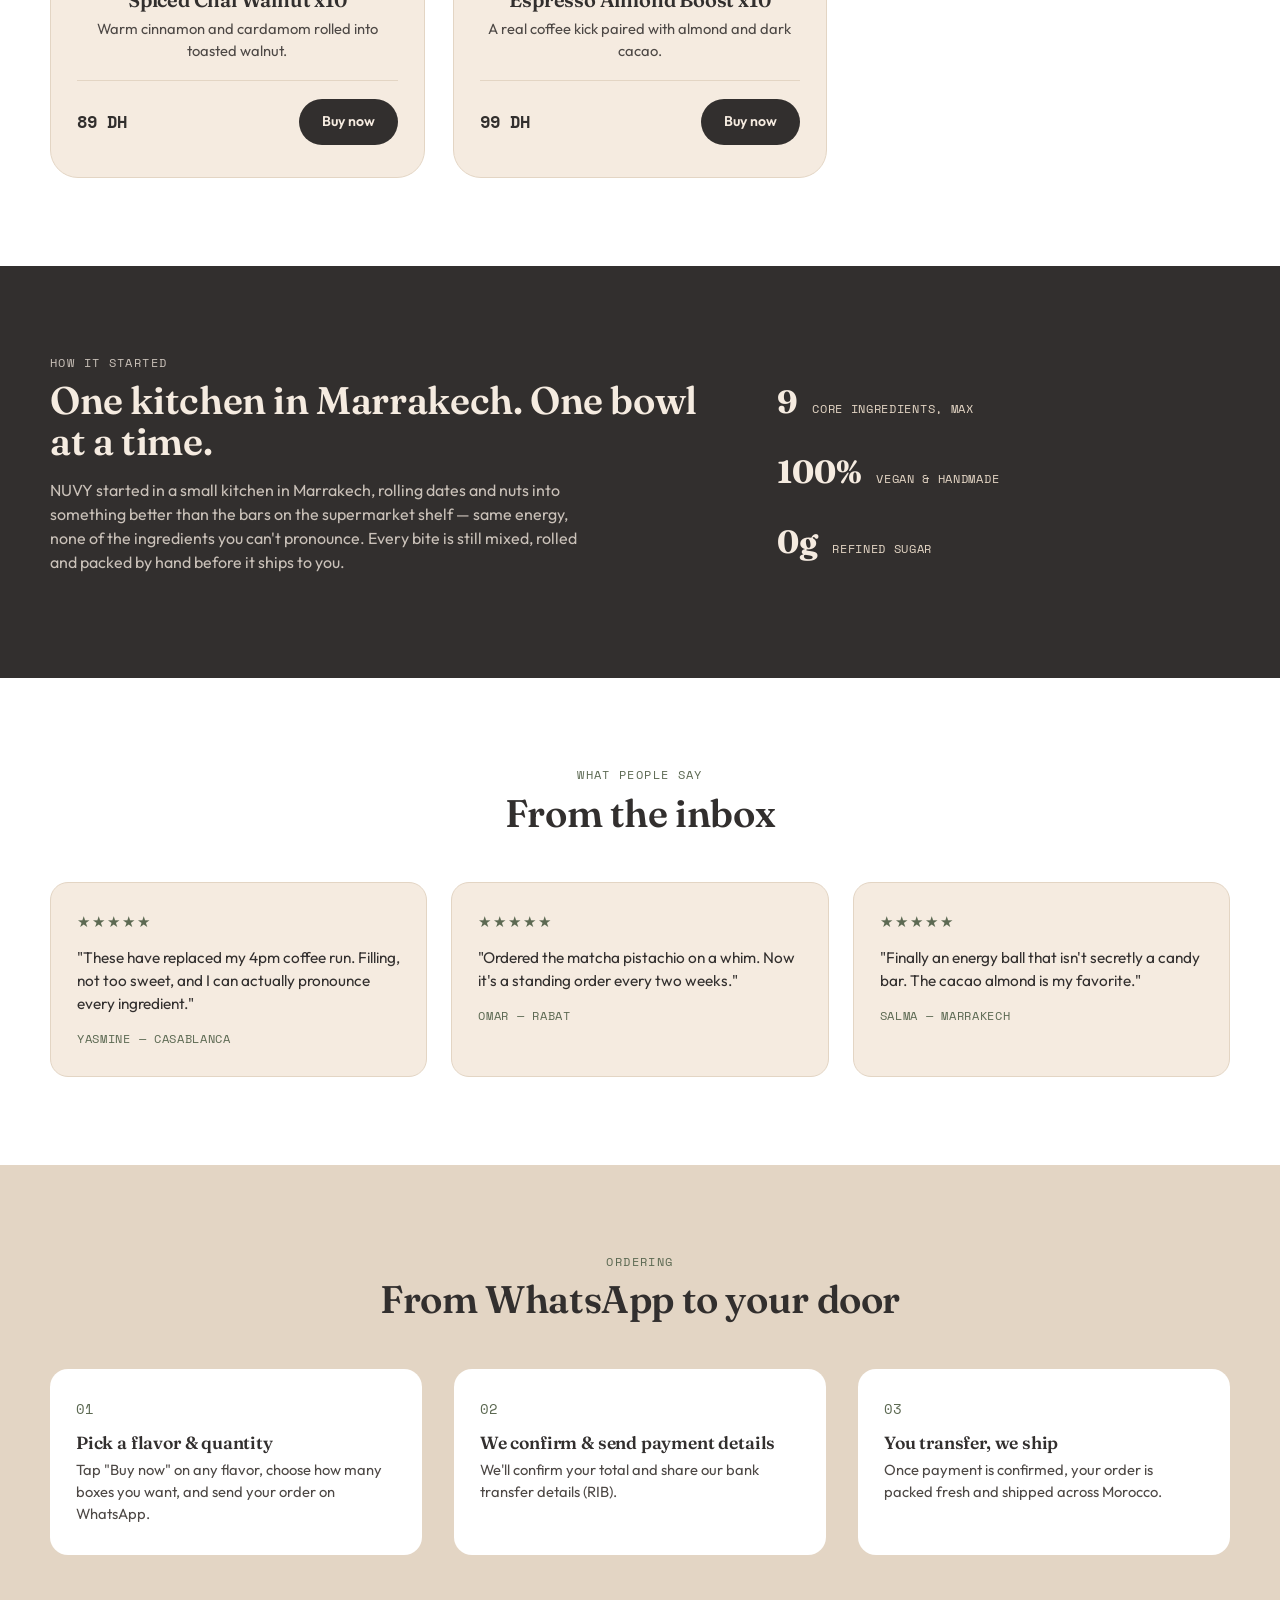
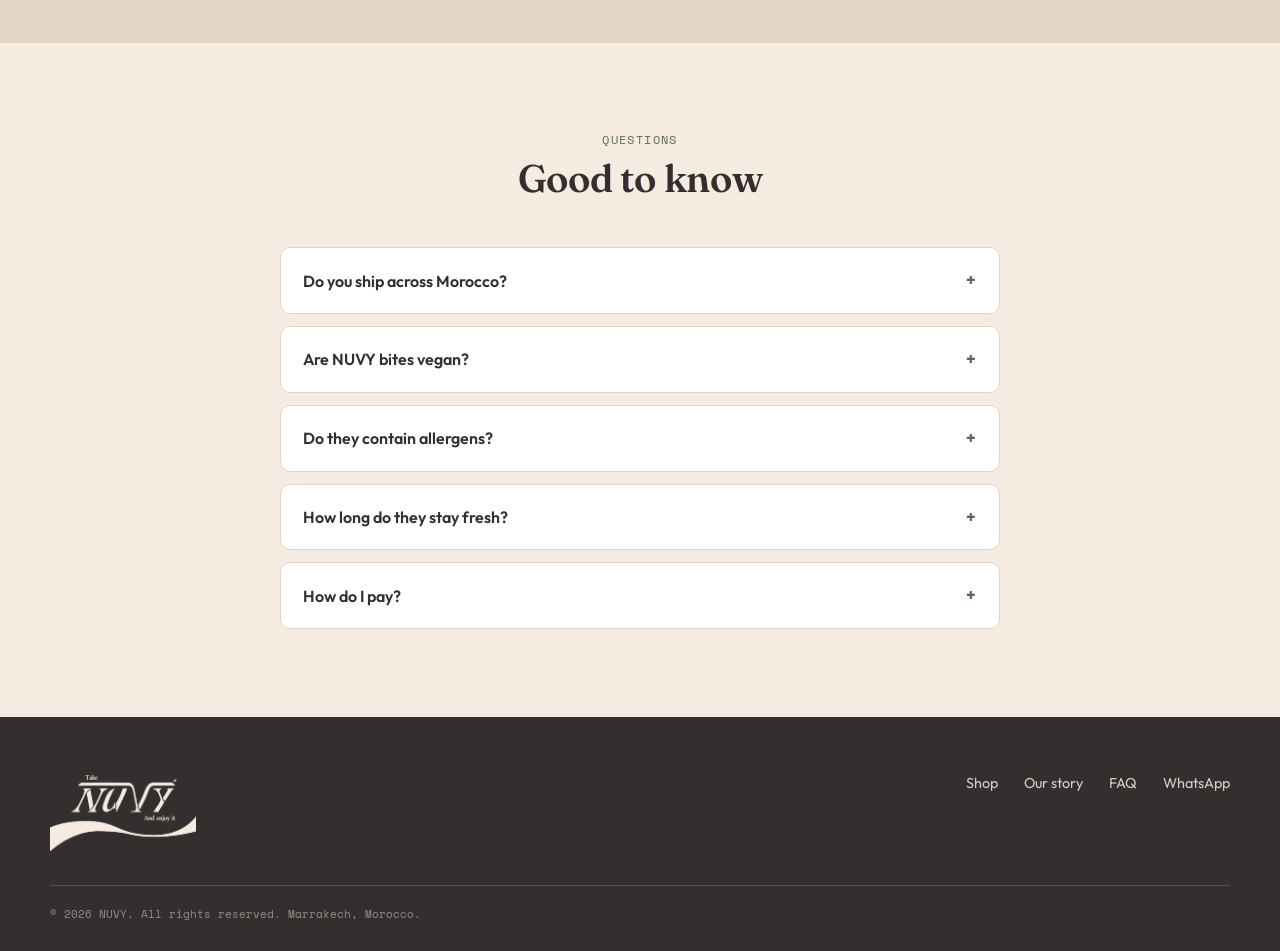
==== commit 33b45569: "update site" ====
--- a/index.html
+++ b/index.html
@@ -63,7 +63,7 @@
         </ul>
       </div>
       <div class="hero-visual reveal" aria-hidden="true">
-        <div class="ball ball-lg flavor-cacao" style="--x:6%; --y:24%;"></div>
+        <img src="images/coconut-almond.png" alt="energy bite" class="product-photo" style="position:absolute; left:6%; top:24%; width:190px; height:190px;">
         <div class="ball ball-md flavor-matcha" style="--x:54%; --y:2%;"></div>
         <div class="ball ball-sm flavor-chai" style="--x:62%; --y:58%;"></div>
         <div class="stamp">100% plant-based</div>
--- a/style.css
+++ b/style.css
@@ -258,7 +258,8 @@
 .ball-lg{ width:190px; height:190px; }
 .ball-md{ width:120px; height:120px; }
 .ball-sm{ width:88px; height:88px; }
-.ball-card{ width:96px; height:96px; margin:0 auto 18px; }
+.ball-card{ width:130px; height:130px; margin:0 auto 18px; }
+
 
 @media (max-width:860px){
   .hero-inner{ grid-template-columns:1fr; }
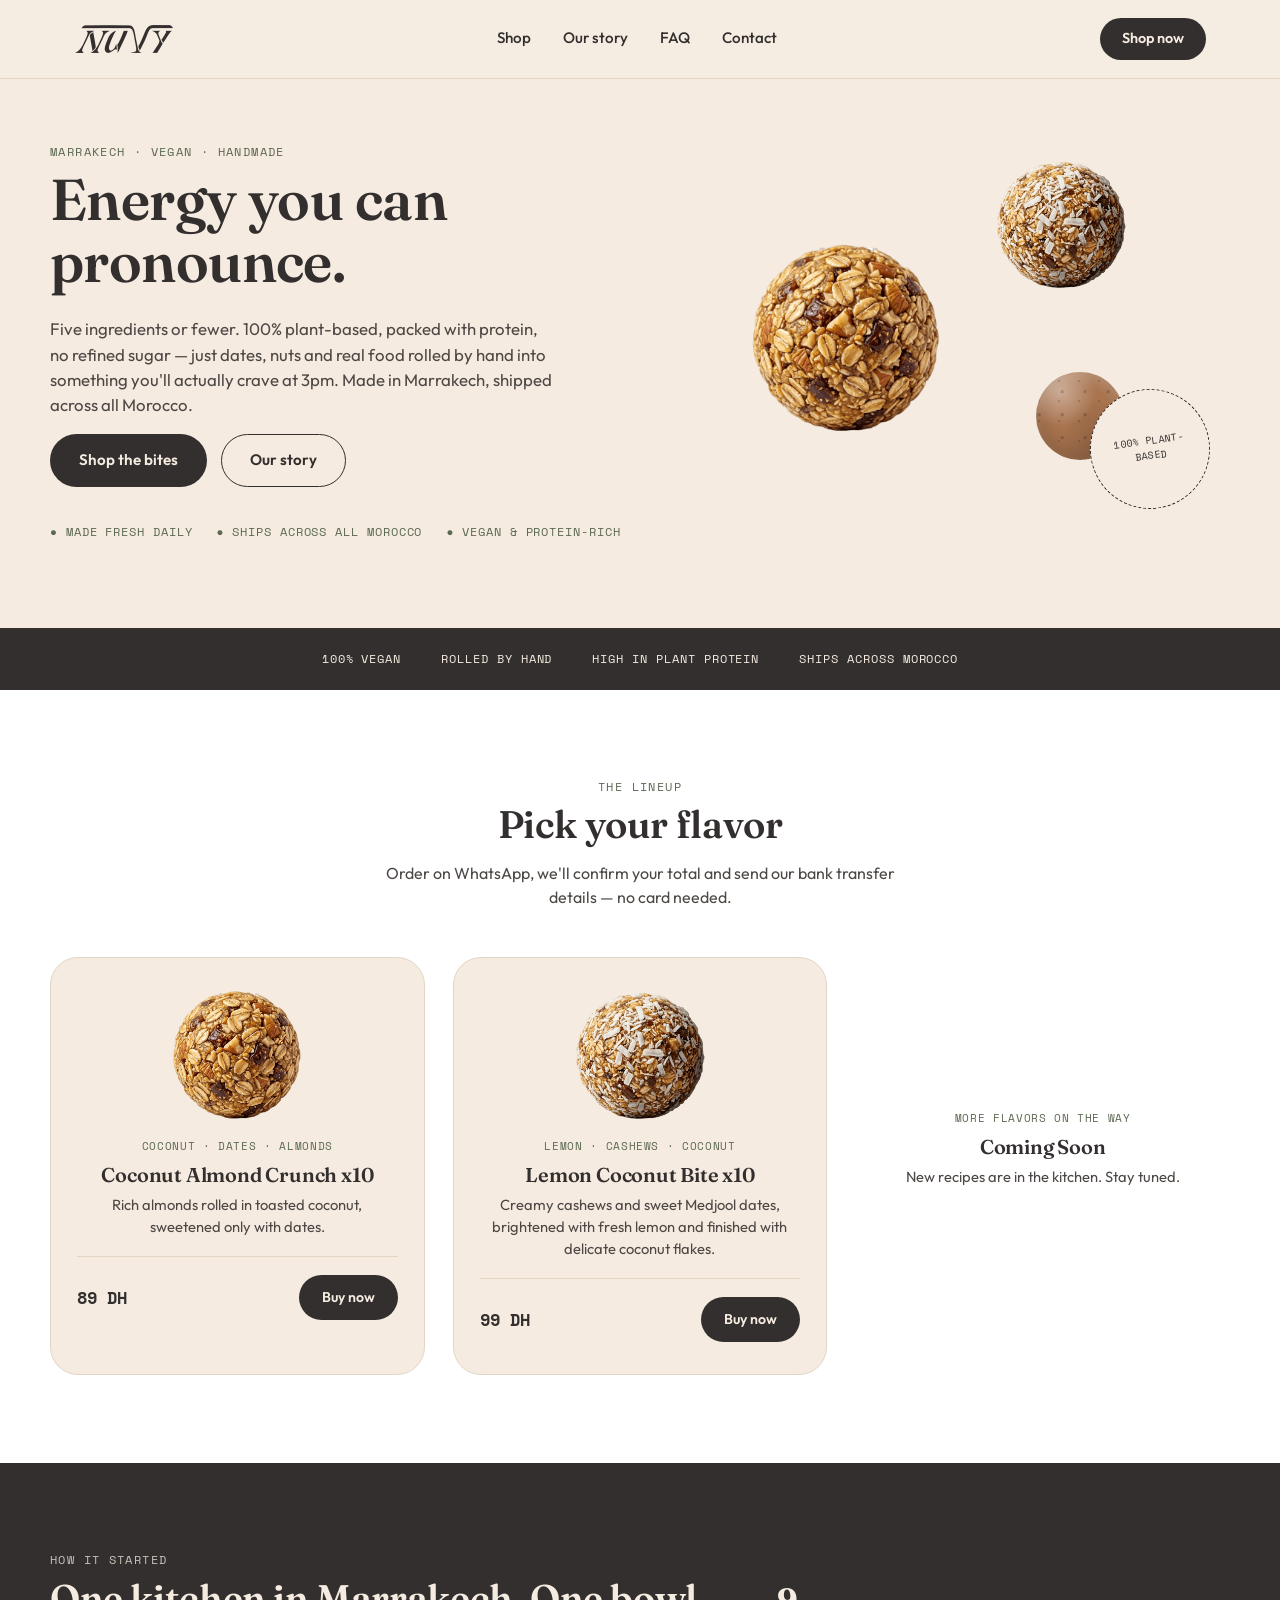
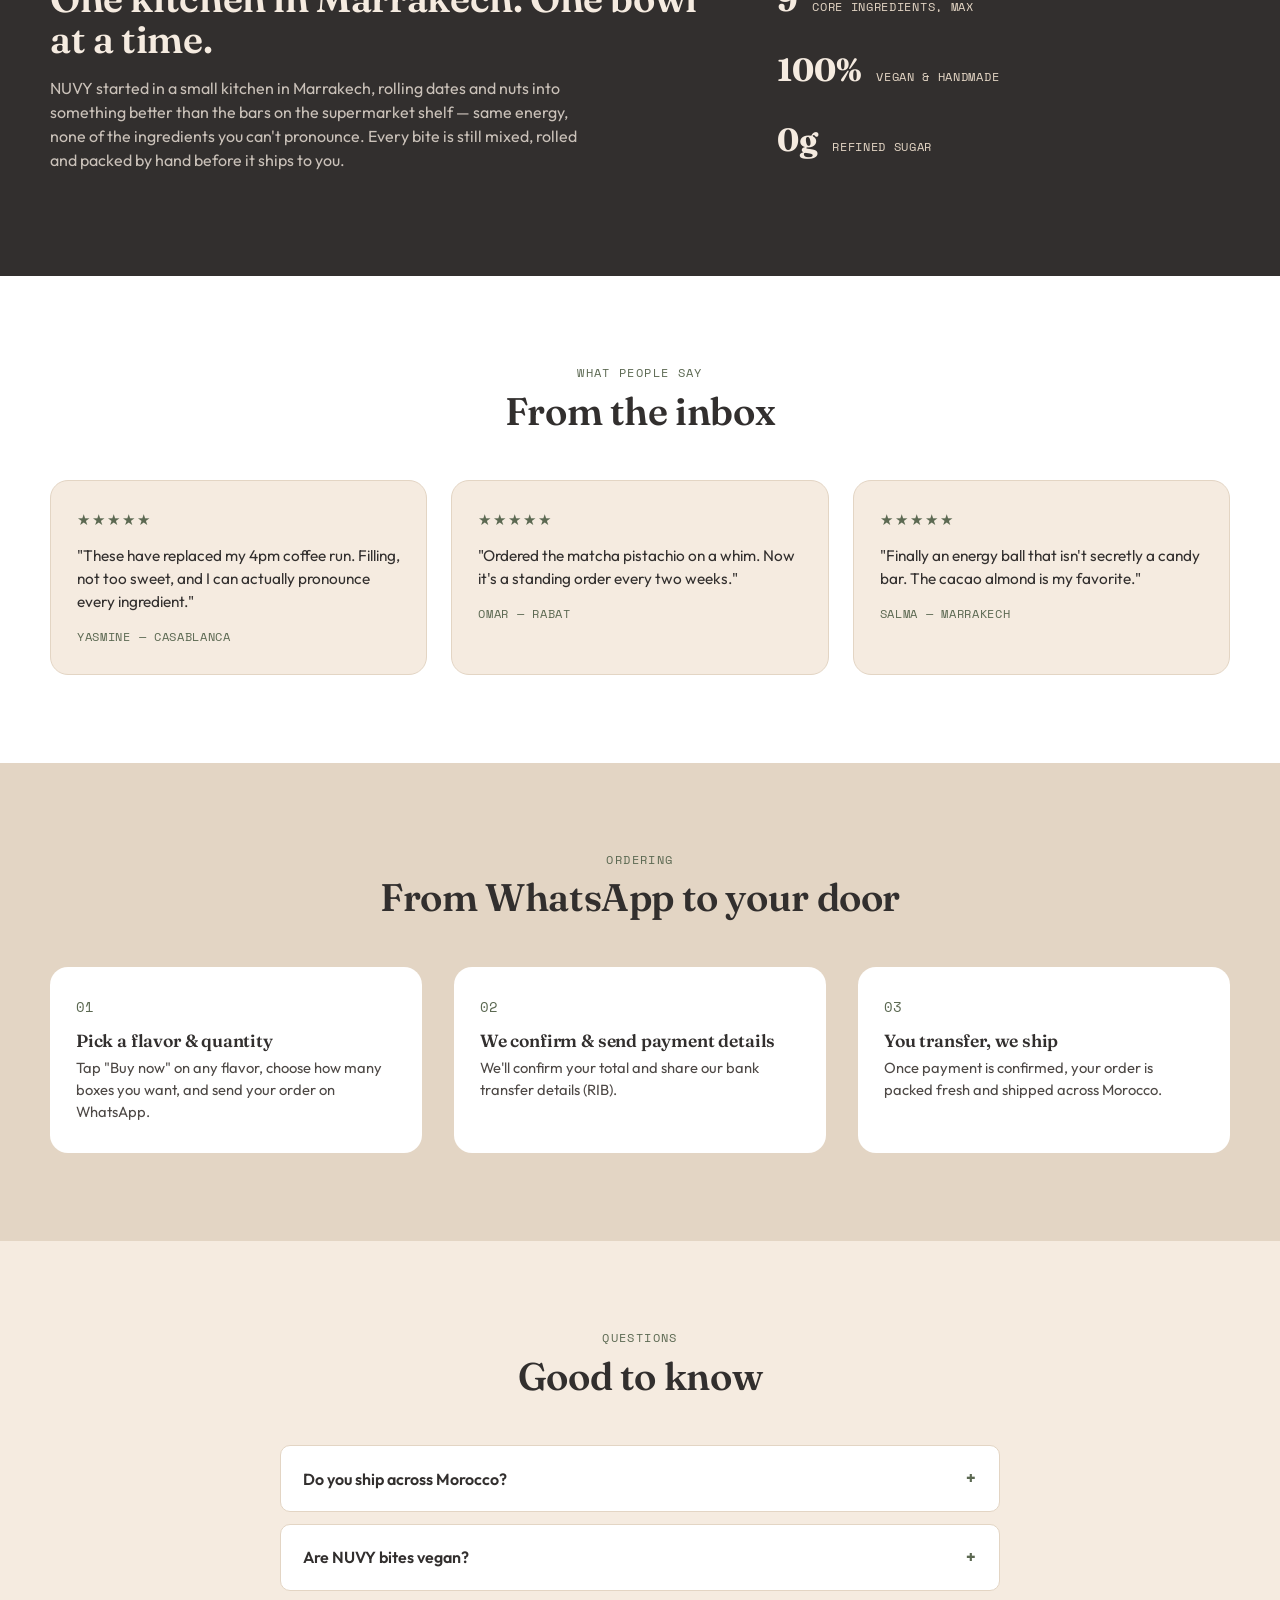
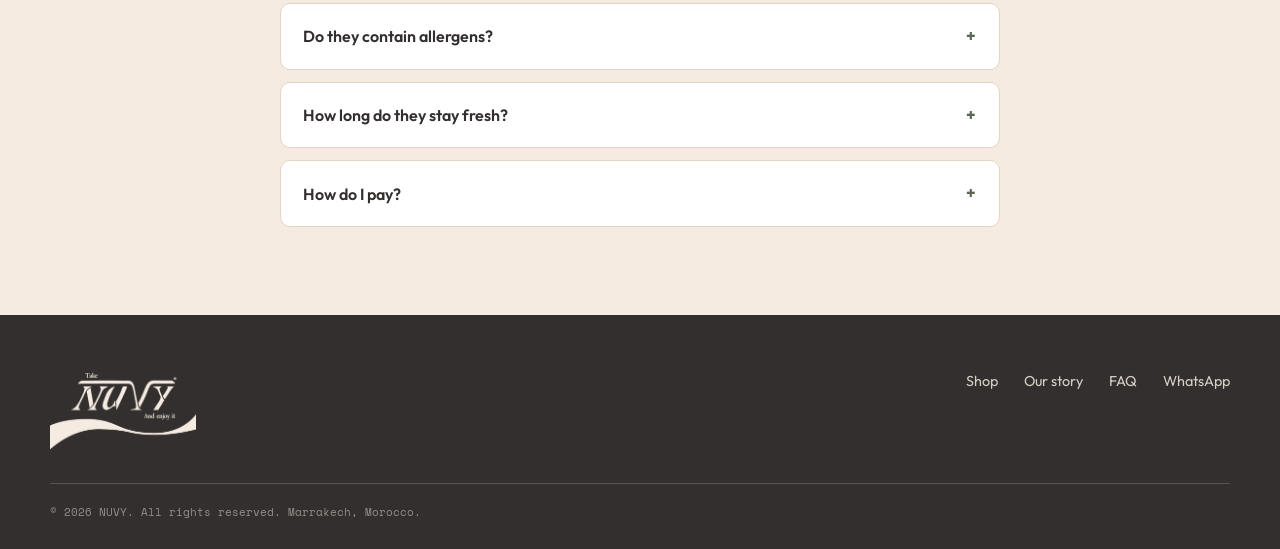
==== commit f874b404: "update site" ====
--- a/index.html
+++ b/index.html
@@ -64,7 +64,7 @@
       </div>
       <div class="hero-visual reveal" aria-hidden="true">
         <img src="images/coconut-almond.png" alt="energy bite" class="product-photo" style="position:absolute; left:6%; top:24%; width:190px; height:190px;">
-        <div class="ball ball-md flavor-matcha" style="--x:54%; --y:2%;"></div>
+        <img src="images/Lemon-Coconut-Bite.png" alt="energy bite" class="product-photo" style="position:absolute; left:54%; top:2%; width:130px; height:130px;">
         <div class="ball ball-sm flavor-chai" style="--x:62%; --y:58%;"></div>
         <div class="stamp">100% plant-based</div>
       </div>
--- a/style.css
+++ b/style.css
@@ -367,6 +367,13 @@
 /* ============================
    PRODUCT DETAIL PAGE
    ============================ */
+
+  .product-card.coming-soon {
+  background: transparent;
+  box-shadow: none;
+  border: none;
+}
+
 .product-page{ background:var(--white); padding:56px 24px 72px; }
 .product-page-inner{ max-width:var(--container); margin:0 auto; }
 .back-link{
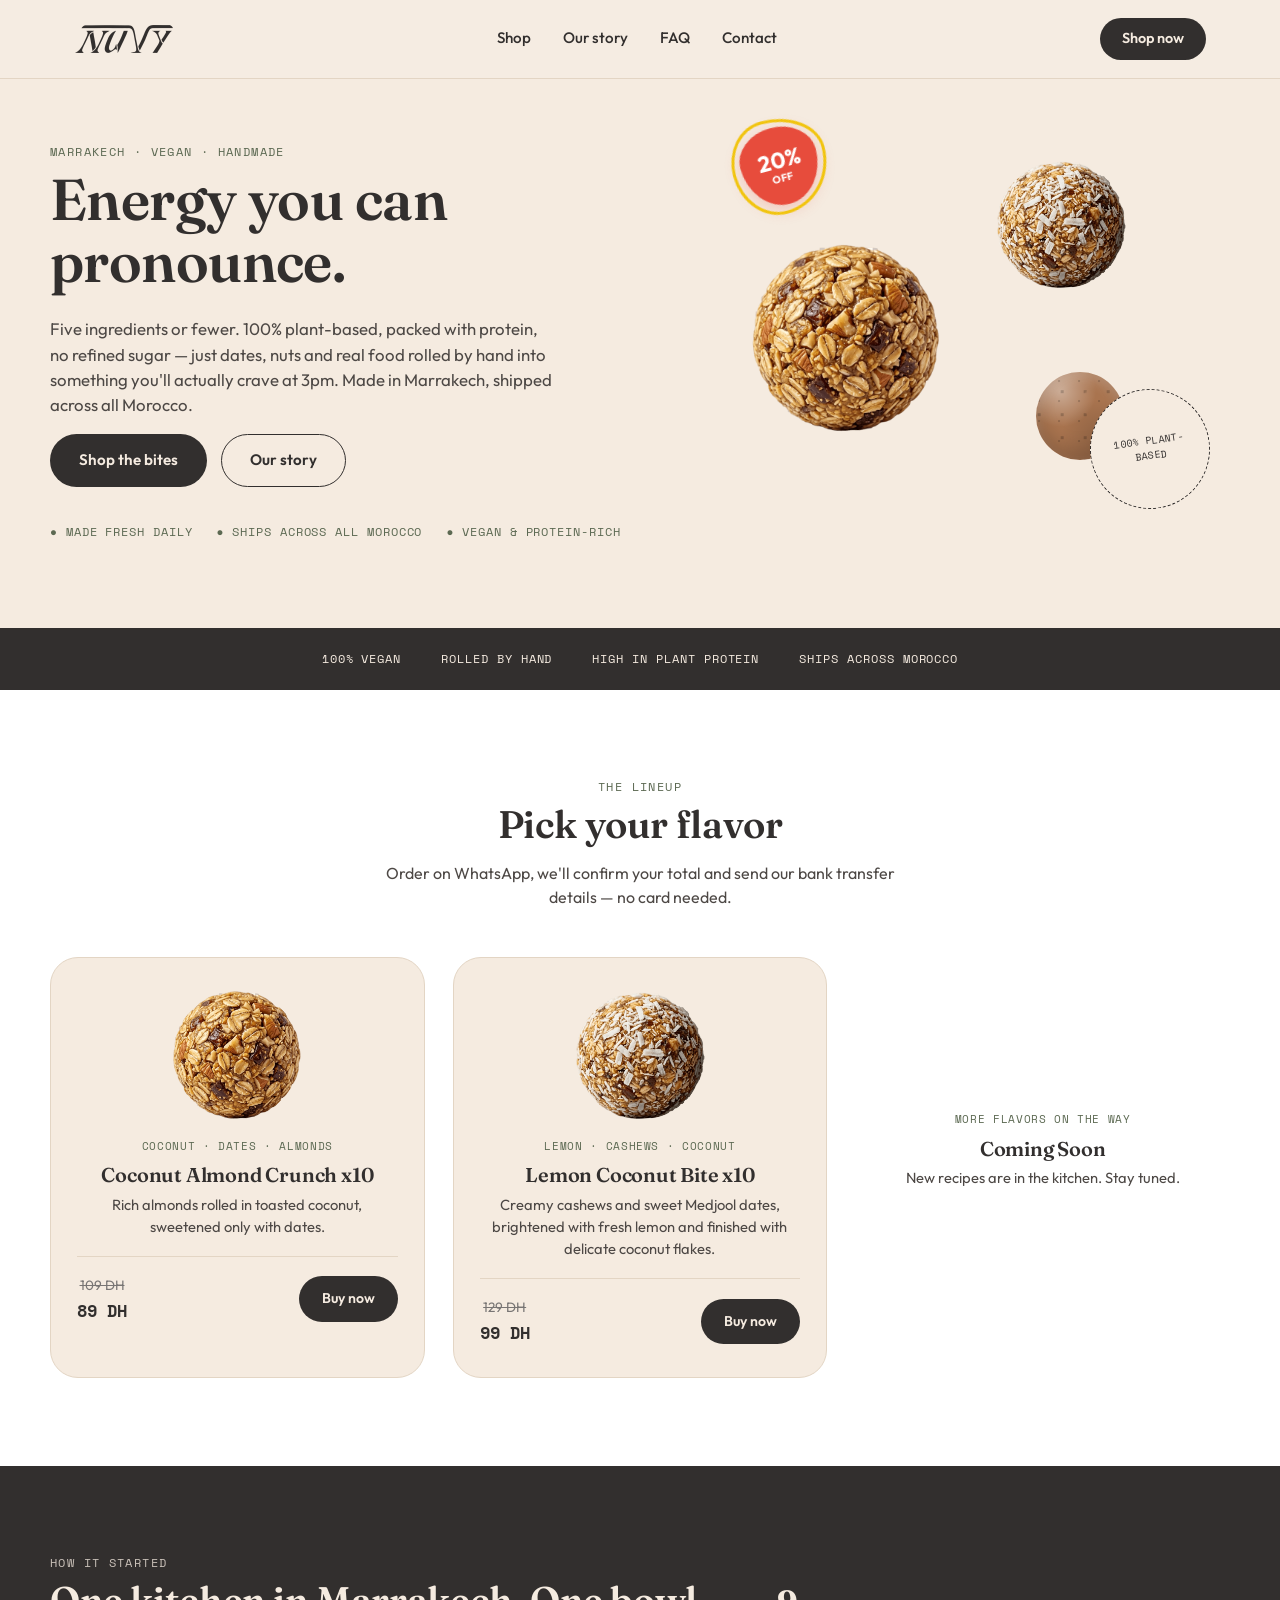
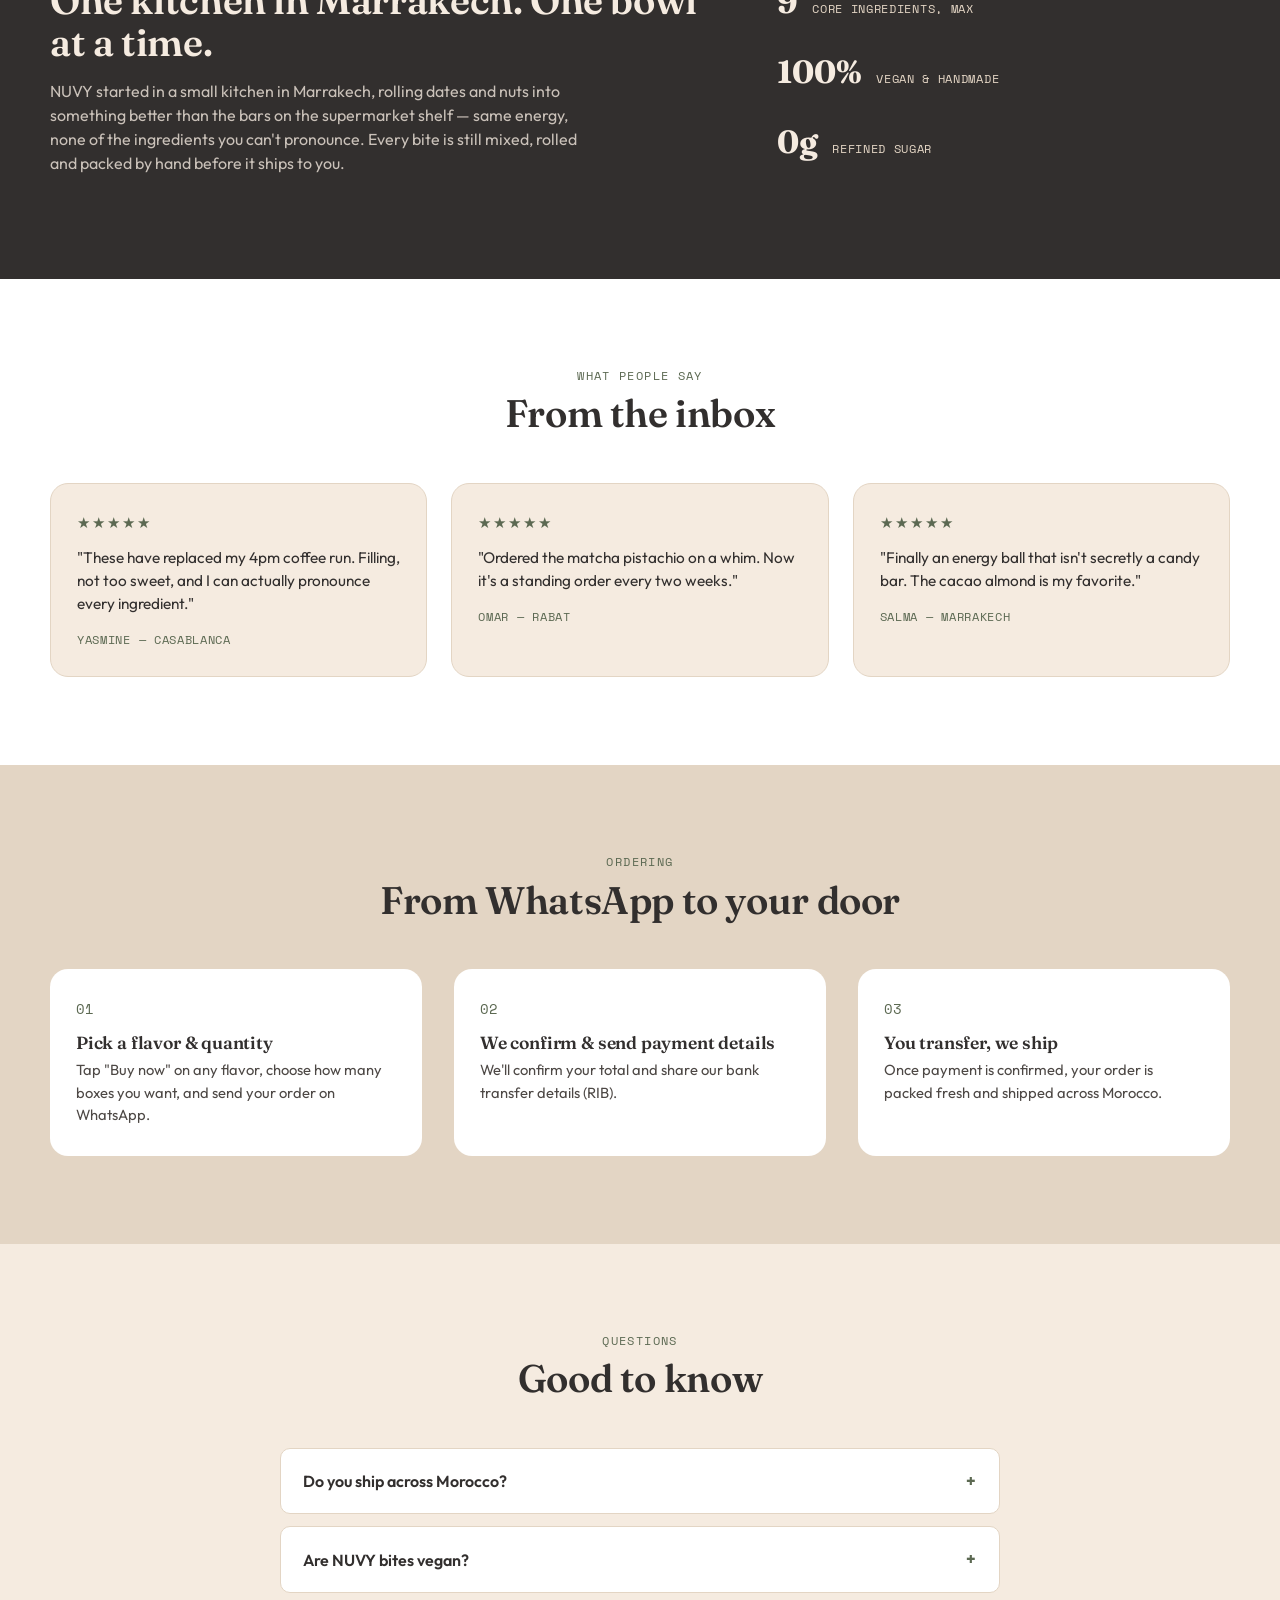
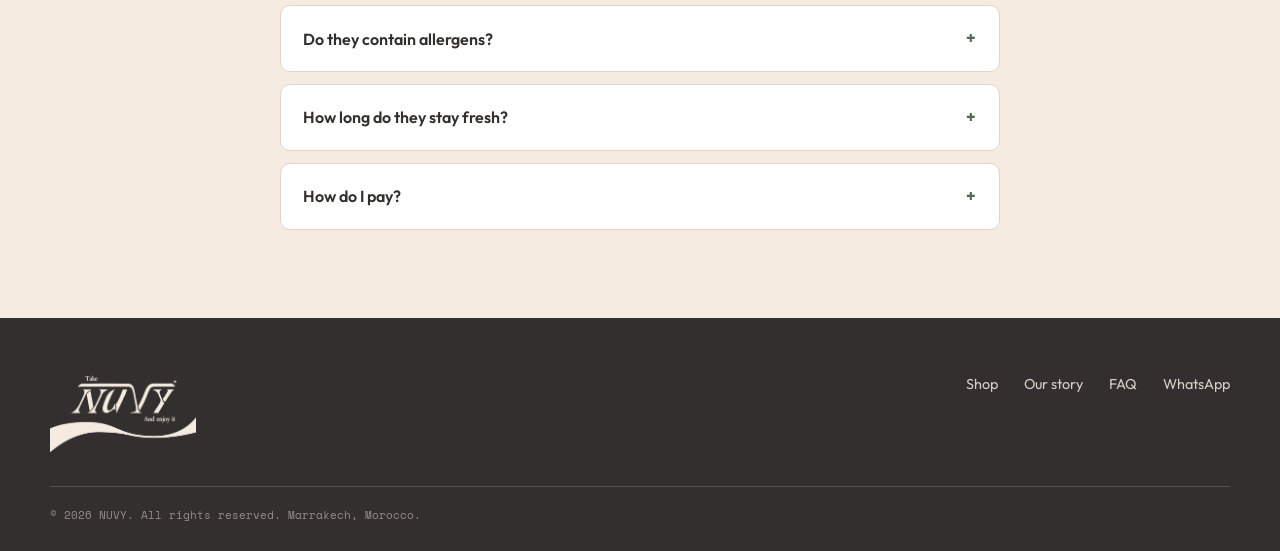
==== commit a74f18cb: "update site" ====
--- a/index.html
+++ b/index.html
@@ -67,6 +67,14 @@
         <img src="images/Lemon-Coconut-Bite.png" alt="energy bite" class="product-photo" style="position:absolute; left:54%; top:2%; width:130px; height:130px;">
         <div class="ball ball-sm flavor-chai" style="--x:62%; --y:58%;"></div>
         <div class="stamp">100% plant-based</div>
+        <div class="badge-off">
+          <!-- <svg class="badge-svg" viewBox="0 0 100 100" xmlns="http://www.w3.org/2000/svg">
+            <path d="M50,10 C60,10 75,15 80,25 C88,35 88,45 85,55 C82,65 75,75 65,80 C55,87 42,87 32,80 C22,73 15,63 13,52 C10,40 15,27 25,20 C33,13 42,10 50,10 Z" fill="none" stroke="#f1c40f" stroke-width="2.5"/>
+          </svg> -->
+          <span>20%</span>
+          <span>OFF</span>
+  </div>
+
       </div>
     </div>
   </section>
--- a/style.css
+++ b/style.css
@@ -372,6 +372,87 @@
   background: transparent;
   box-shadow: none;
   border: none;
+}
+
+.price-wrapper {
+  display: flex;
+  flex-direction: column;
+  gap: 2px;
+}
+
+.price-old {
+  text-decoration: line-through;
+  color: #6b6969;
+  font-size: 0.85em;
+  opacity: 0.9;
+}
+
+.badge-off {
+  position: absolute;
+  top: -6.5%;
+  left: 4%;
+  width: 78px;
+  height: 78px;
+  background: #e74c3c;
+  border-radius: 50% 50% 50% 50% / 40% 40% 60% 60%;
+  /* clip-path: polygon(50% 0%, 61% 20%, 85% 10%, 75% 30%, 100% 38%, 78% 50%, 100% 63%, 75% 68%, 85% 90%, 61% 80%, 50% 100%, 39% 80%, 15% 90%, 25% 68%, 0% 63%, 22% 50%, 0% 38%, 25% 30%, 15% 10%, 39% 20%); */
+  display: flex;
+  flex-direction: column;
+  align-items: center;
+  justify-content: center;
+  color: #fff;
+  font-family: 'Outfit', sans-serif;
+  font-weight: 700;
+  line-height: 1.1;
+  box-shadow: 0 4px 16px rgba(231,76,60,0.25);
+  z-index: 10;
+  transform: rotate(-15deg);
+  overflow: visible;
+ }
+
+/* .badge-svg {
+  position: absolute;
+  /* inset: -10px; */
+  /* top: -23%;
+  left: -27%;
+  width: 122px;
+  height: 122px;
+  animation: wobble-svg 3s ease-in-out infinite; */
+/* }  */
+
+/* @keyframes wobble-svg {
+  0%   { transform: scale(1) rotate(0deg); }
+  25%  { transform: scale(1.05) rotate(3deg); }
+  50%  { transform: scale(0.97) rotate(-2deg); }
+  75%  { transform: scale(1.04) rotate(2deg); }
+  100% { transform: scale(1) rotate(0deg); }
+} */
+
+.badge-off span:first-child {
+  font-size: 1.4rem;
+}
+
+.badge-off span:last-child {
+  font-size: 0.65rem;
+  letter-spacing: 0.08em;
+}
+
+.badge-off::before {
+  content: '';
+  position: absolute;
+  inset: -9px;
+  border-radius: 42% 58% 55% 45% / 48% 42% 58% 52%;
+  border: 3px solid #f1c40f;
+  z-index: -1;
+  animation: wobble 3s ease-in-out infinite;
+}
+
+@keyframes wobble {
+  0%   { border-radius: 42% 58% 55% 45% / 48% 42% 58% 52%; }
+  25%  { border-radius: 55% 45% 42% 58% / 52% 58% 42% 48%; }
+  50%  { border-radius: 48% 52% 58% 42% / 55% 45% 55% 45%; }
+  75%  { border-radius: 58% 42% 48% 52% / 42% 55% 45% 58%; }
+  100% { border-radius: 42% 58% 55% 45% / 48% 42% 58% 52%; }
 }
 
 .product-page{ background:var(--white); padding:56px 24px 72px; }
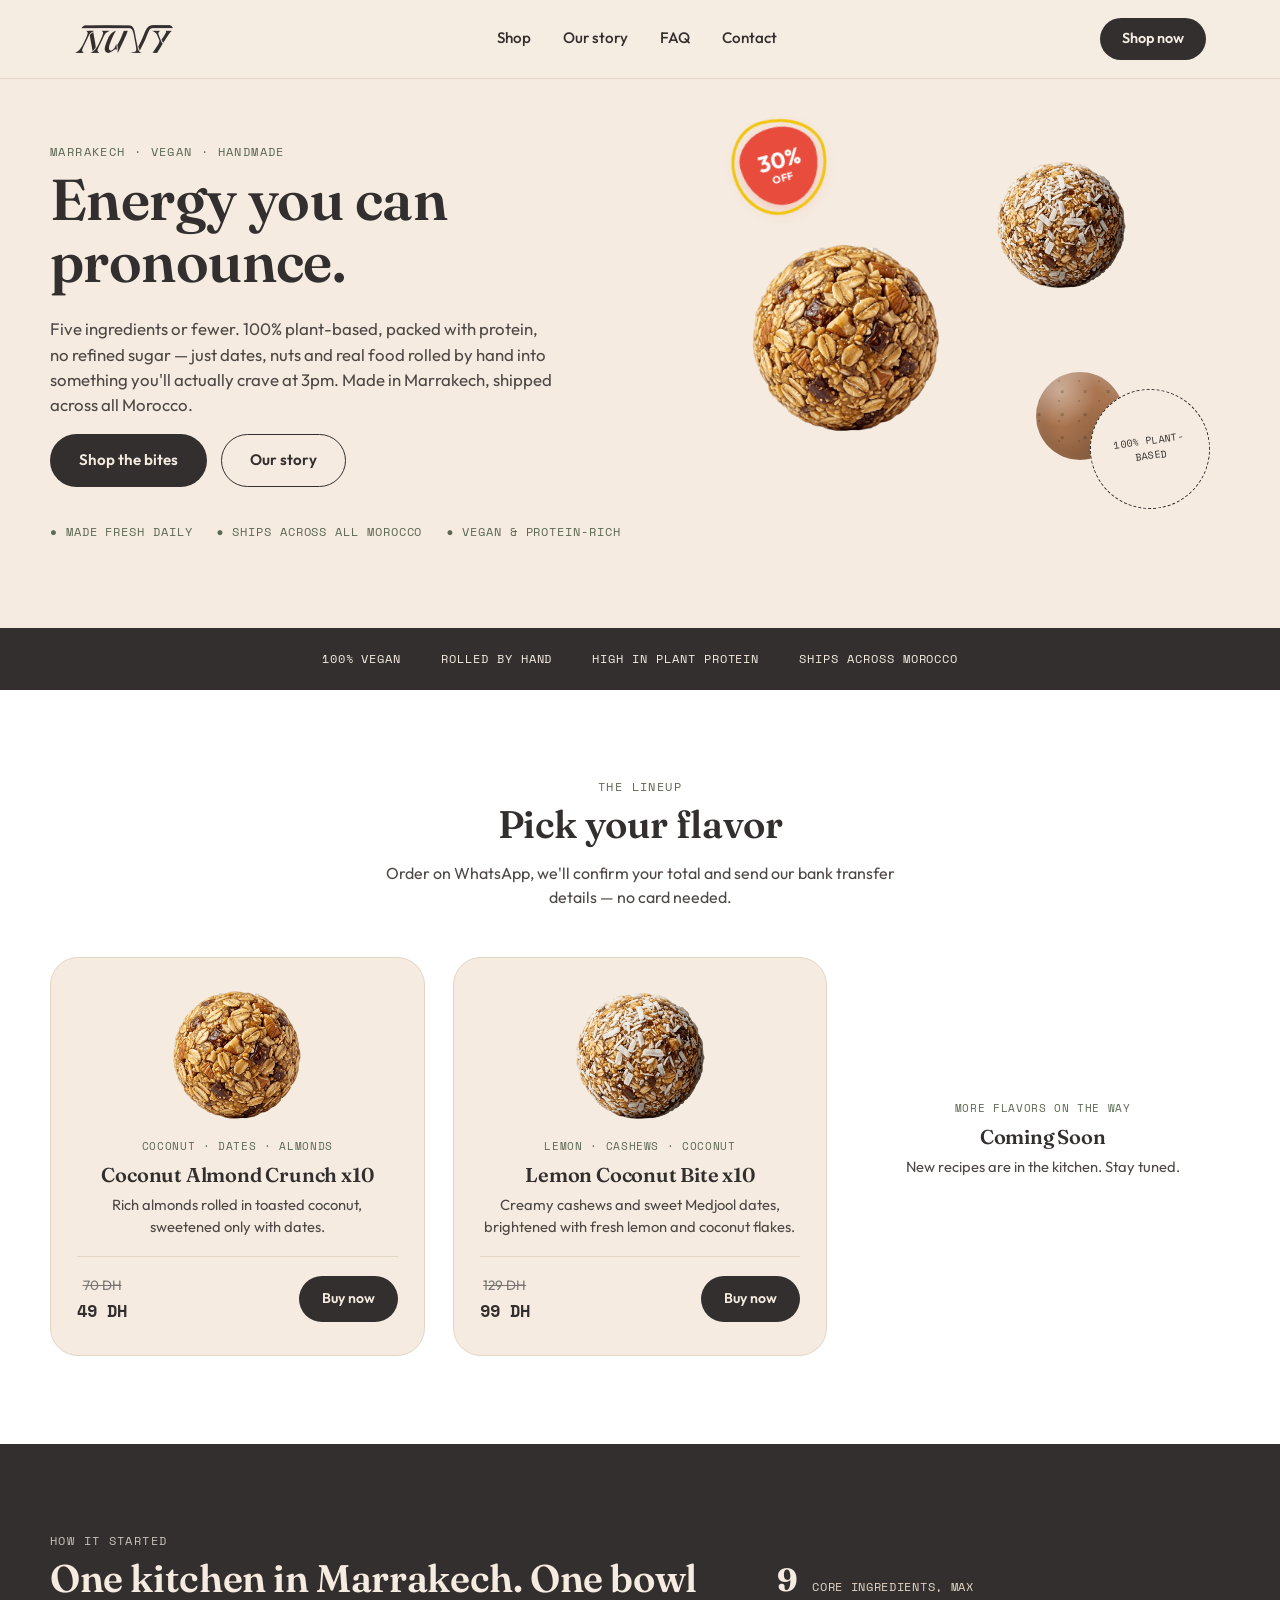
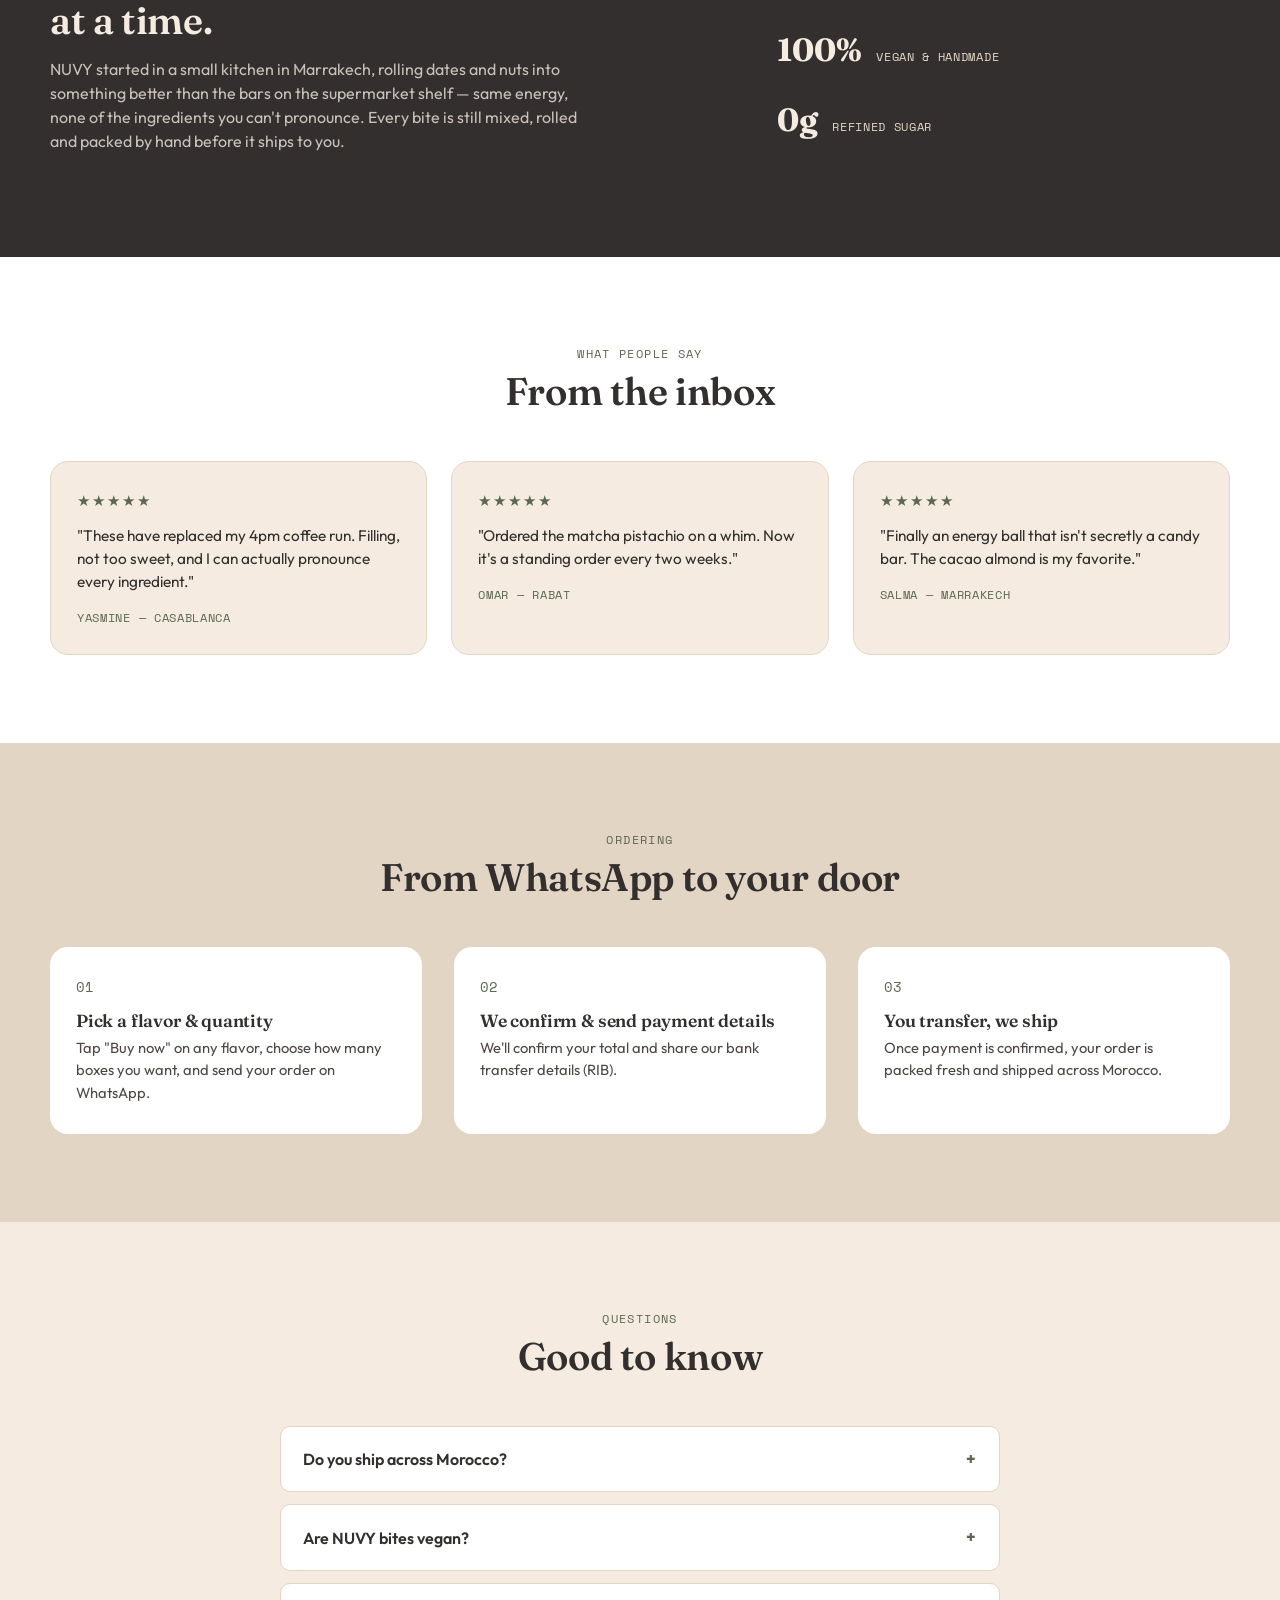
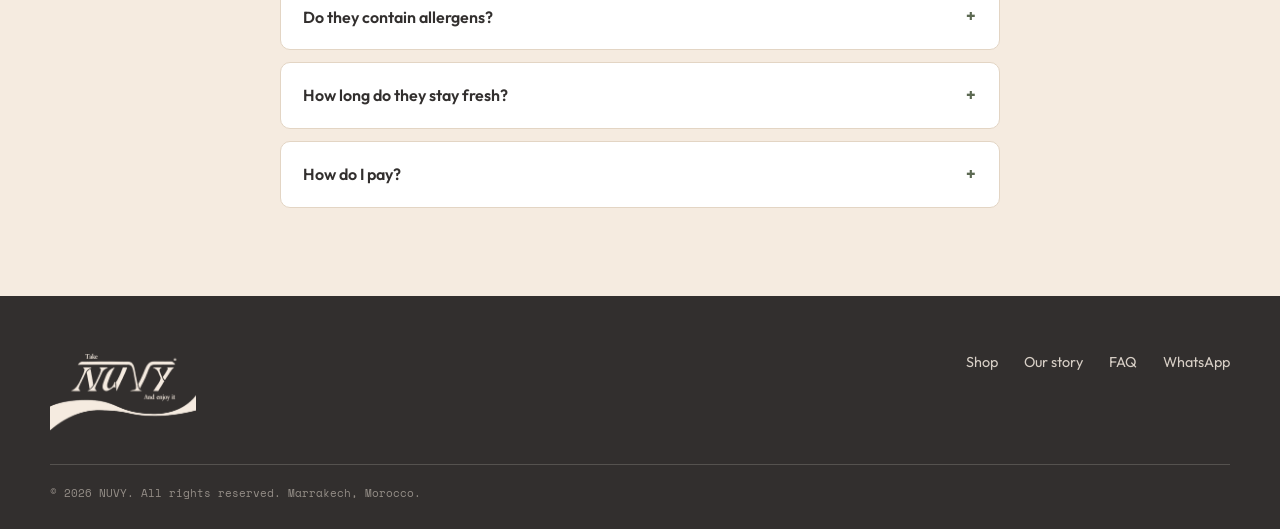
==== commit 1bdbec8f: "update site" ====
--- a/index.html
+++ b/index.html
@@ -71,7 +71,7 @@
           <!-- <svg class="badge-svg" viewBox="0 0 100 100" xmlns="http://www.w3.org/2000/svg">
             <path d="M50,10 C60,10 75,15 80,25 C88,35 88,45 85,55 C82,65 75,75 65,80 C55,87 42,87 32,80 C22,73 15,63 13,52 C10,40 15,27 25,20 C33,13 42,10 50,10 Z" fill="none" stroke="#f1c40f" stroke-width="2.5"/>
           </svg> -->
-          <span>20%</span>
+          <span>30%</span>
           <span>OFF</span>
   </div>
 
--- a/style.css
+++ b/style.css
@@ -410,24 +410,6 @@
   overflow: visible;
  }
 
-/* .badge-svg {
-  position: absolute;
-  /* inset: -10px; */
-  /* top: -23%;
-  left: -27%;
-  width: 122px;
-  height: 122px;
-  animation: wobble-svg 3s ease-in-out infinite; */
-/* }  */
-
-/* @keyframes wobble-svg {
-  0%   { transform: scale(1) rotate(0deg); }
-  25%  { transform: scale(1.05) rotate(3deg); }
-  50%  { transform: scale(0.97) rotate(-2deg); }
-  75%  { transform: scale(1.04) rotate(2deg); }
-  100% { transform: scale(1) rotate(0deg); }
-} */
-
 .badge-off span:first-child {
   font-size: 1.4rem;
 }
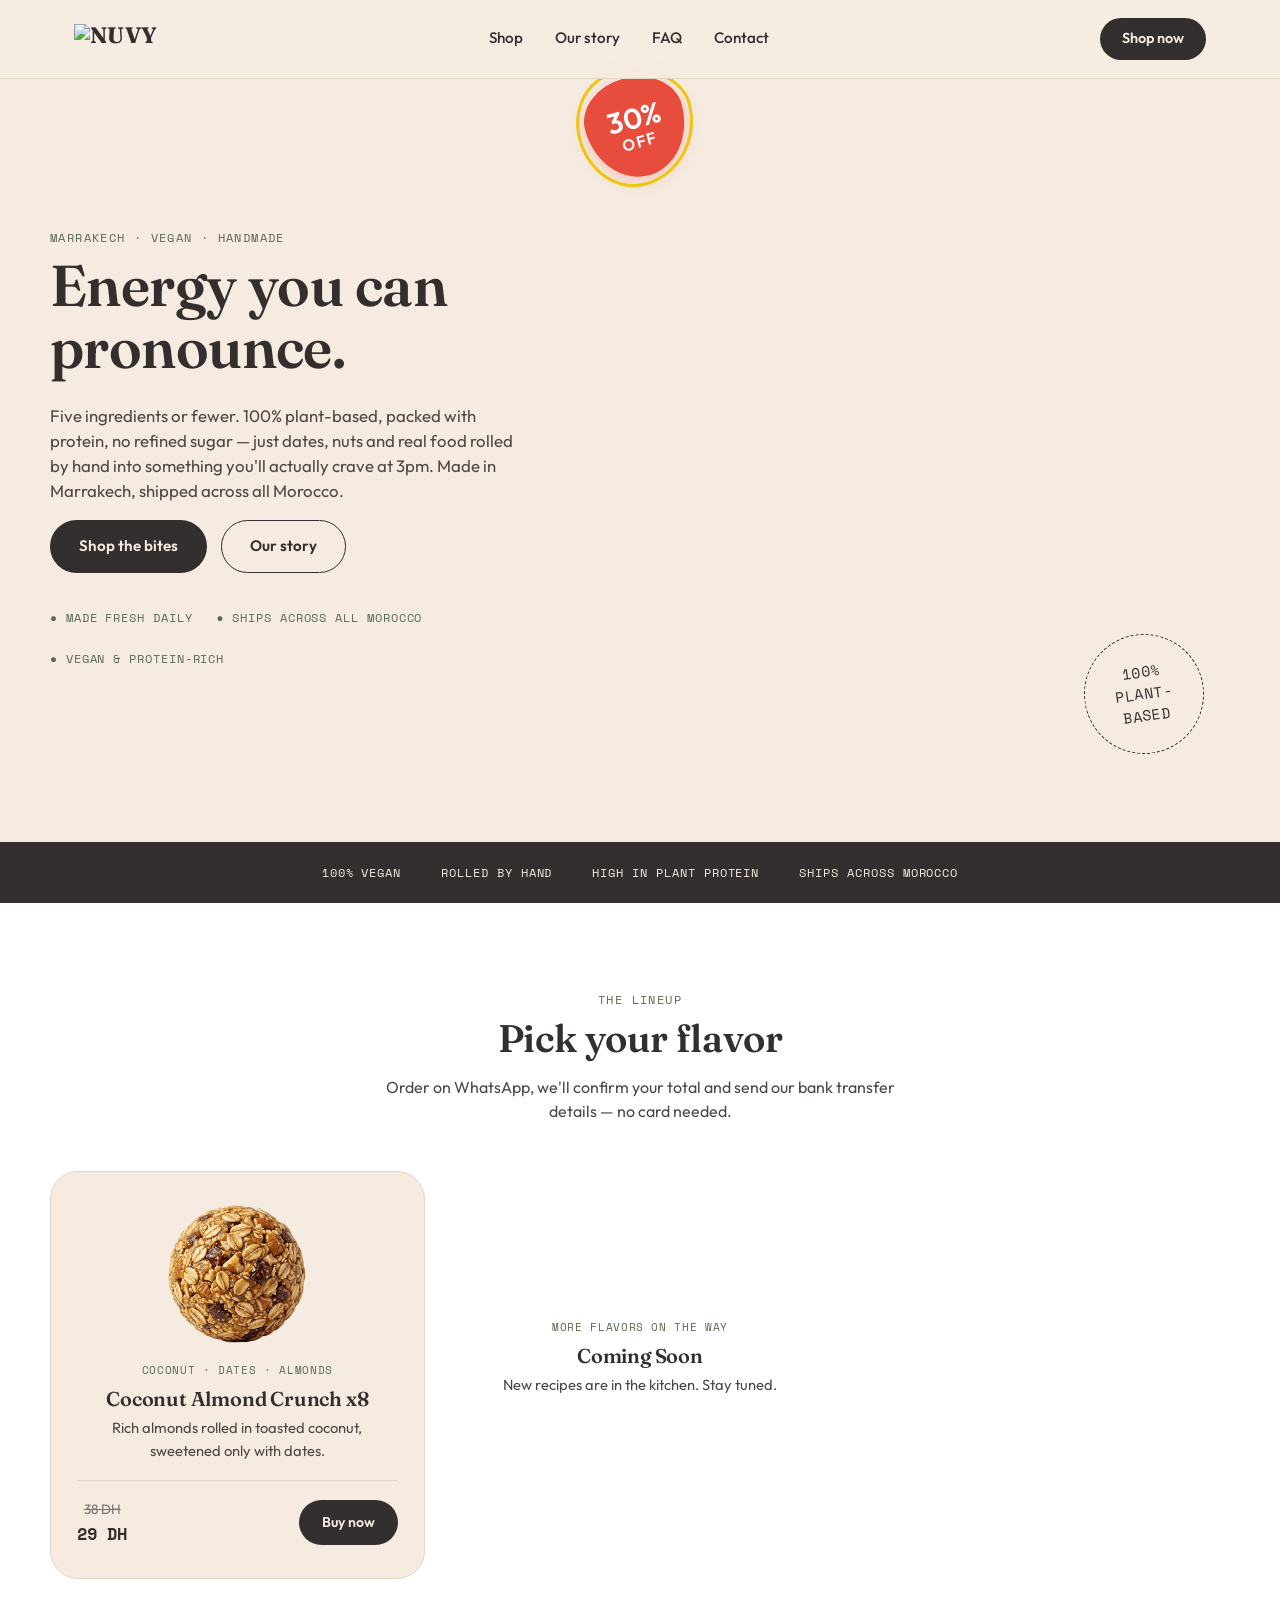
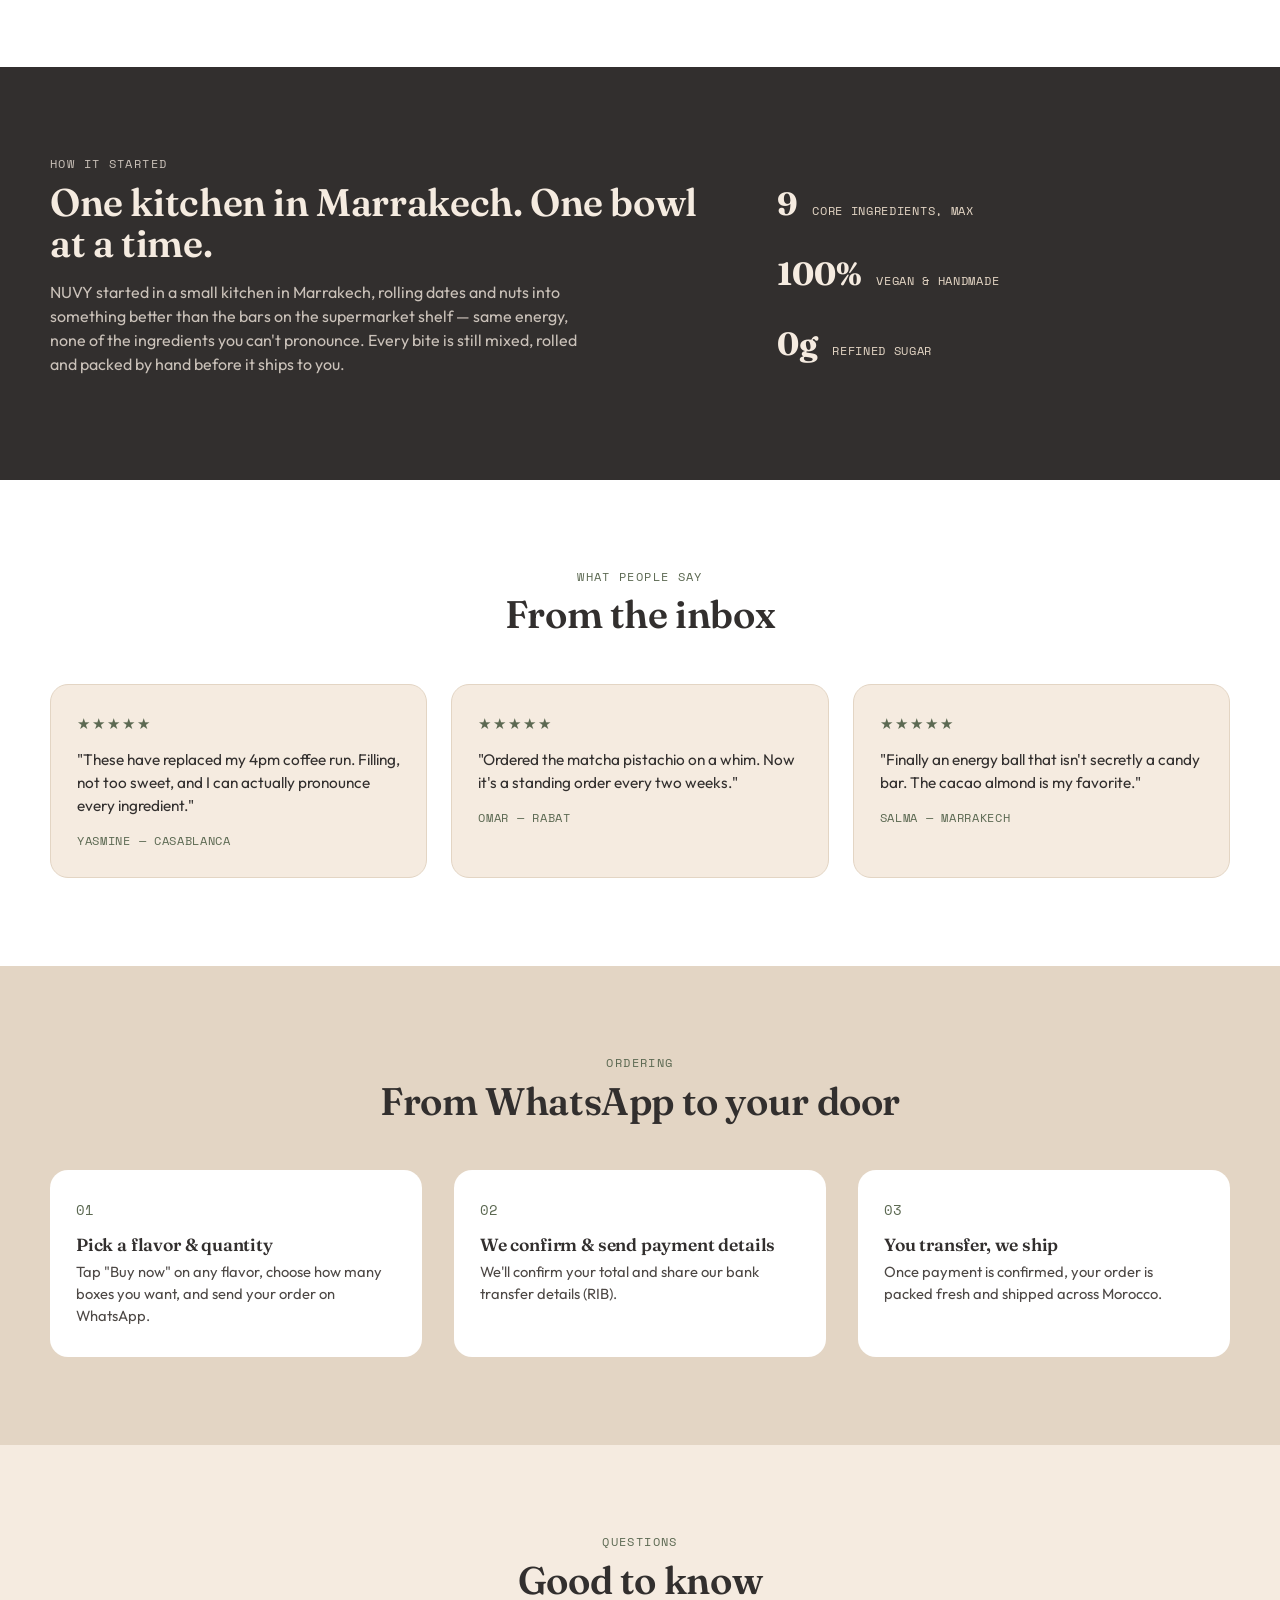
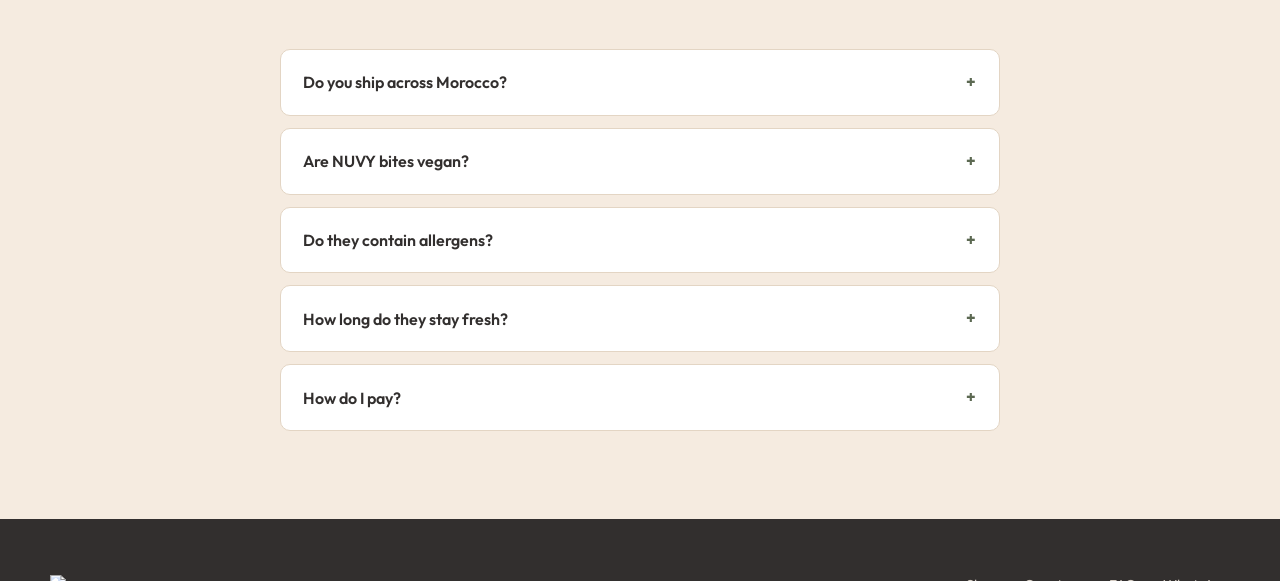
==== commit 1e4f8fb7: "your message here" ====
--- a/index.html
+++ b/index.html
@@ -4,220 +4,208 @@
 <!-- Google tag (gtag.js) -->
 <script async src="https://www.googletagmanager.com/gtag/js?id=G-6GX1M61ZEK"></script>
 <script>
-  window.dataLayer = window.dataLayer || [];
-  function gtag(){dataLayer.push(arguments);}
-  gtag('js', new Date());
-
-  gtag('config', 'G-6GX1M61ZEK');
+window.dataLayer = window.dataLayer || [];
+function gtag(){dataLayer.push(arguments);}
+gtag('js', new Date());
+gtag('config', 'G-6GX1M61ZEK');
 </script>
-  
 <meta charset="UTF-8">
 <meta name="viewport" content="width=device-width, initial-scale=1.0">
 <title>NUVY — Take NUVY and Enjoy It</title>
 <meta name="description" content="Vegan, protein-rich energy bites handmade in Marrakech. Five ingredients or fewer, no refined sugar. Order on WhatsApp, pay by bank transfer, shipped across Morocco.">
-
-<link rel="icon" type="image/png" href="images/favicon.png">
-
+<link rel="icon" type="image/png" href="images/logos/favicon.png">
 <link rel="preconnect" href="https://fonts.googleapis.com">
 <link rel="preconnect" href="https://fonts.gstatic.com" crossorigin>
 <link href="https://fonts.googleapis.com/css2?family=Fraunces:opsz,wght@9..144,400;9..144,500;9..144,600;9..144,700&family=Outfit:wght@300;400;500;600;700&family=Space+Mono:wght@400;700&display=swap" rel="stylesheet">
-
 <link rel="stylesheet" href="style.css">
 </head>
 <body>
-
 <header class="nav" id="top">
-  <div class="nav-inner">
-    <!-- LOGO: wordmark image, see images/logo-wordmark.png -->
-    <a href="#top" class="logo"><img src="images/logo-wordmark.png" alt="NUVY" class="logo-img"></a>
-    <button class="nav-toggle" id="navToggle" aria-label="Open menu" aria-expanded="false">
-      <span></span><span></span><span></span>
-    </button>
-    <nav class="nav-links" id="navLinks">
-      <a href="#shop">Shop</a>
-      <a href="#story">Our story</a>
-      <a href="#faq">FAQ</a>
-      <a href="#contact">Contact</a>
-    </nav>
-    <a href="#shop" class="nav-cta">Shop now</a>
-  </div>
+<div class="nav-inner">
+<!-- LOGO: wordmark image, see images/logos/logo-wordmark.png -->
+<a href="#top" class="logo"><img src="images/logos/logo-wordmark.png" alt="NUVY" class="logo-img"></a>
+<button class="nav-toggle" id="navToggle" aria-label="Open menu" aria-expanded="false">
+<span></span><span></span><span></span>
+</button>
+<nav class="nav-links" id="navLinks">
+<a href="#shop">Shop</a>
+<a href="#story">Our story</a>
+<a href="#faq">FAQ</a>
+<a href="#contact">Contact</a>
+</nav>
+<a href="#shop" class="nav-cta">Shop now</a>
+</div>
 </header>
 
 <main>
-
-  <!-- HERO -->
-  <section class="hero">
-    <div class="hero-inner">
-      <div class="hero-text reveal">
-        <p class="eyebrow">Marrakech · Vegan · Handmade</p>
-        <h1>Energy you can pronounce.</h1>
-        <p class="hero-sub">Five ingredients or fewer. 100% plant-based, packed with protein, no refined sugar — just dates, nuts and real food rolled by hand into something you'll actually crave at 3pm. Made in Marrakech, shipped across all Morocco.</p>
-        <div class="hero-actions">
-          <a href="#shop" class="btn btn-primary">Shop the bites</a>
-          <a href="#story" class="btn btn-ghost">Our story</a>
-        </div>
-        <ul class="trust-row">
-          <li>Made fresh daily</li>
-          <li>Ships across all Morocco</li>
-          <li>Vegan &amp; protein-rich</li>
-        </ul>
-      </div>
-      <div class="hero-visual reveal" aria-hidden="true">
-        <img src="images/coconut-almond.png" alt="energy bite" class="product-photo" style="position:absolute; left:6%; top:24%; width:190px; height:190px;">
-        <img src="images/Lemon-Coconut-Bite.png" alt="energy bite" class="product-photo" style="position:absolute; left:54%; top:2%; width:130px; height:130px;">
-        <div class="ball ball-sm flavor-chai" style="--x:62%; --y:58%;"></div>
-        <div class="stamp">100% plant-based</div>
-        <div class="badge-off">
-          <!-- <svg class="badge-svg" viewBox="0 0 100 100" xmlns="http://www.w3.org/2000/svg">
-            <path d="M50,10 C60,10 75,15 80,25 C88,35 88,45 85,55 C82,65 75,75 65,80 C55,87 42,87 32,80 C22,73 15,63 13,52 C10,40 15,27 25,20 C33,13 42,10 50,10 Z" fill="none" stroke="#f1c40f" stroke-width="2.5"/>
-          </svg> -->
-          <span>30%</span>
-          <span>OFF</span>
-  </div>
-
-      </div>
-    </div>
-  </section>
-
-  <!-- VALUE STRIP -->
-  <section class="value-strip reveal">
-    <ul>
-      <li>100% vegan</li>
-      <li>Rolled by hand</li>
-      <li>High in plant protein</li>
-      <li>Ships across Morocco</li>
-    </ul>
-  </section>
-
-  <!-- SHOP -->
-  <section class="shop" id="shop">
-    <div class="section-head reveal">
-      <p class="eyebrow">The lineup</p>
-      <h2>Pick your flavor</h2>
-      <p style="max-width:48ch;margin:0 auto;">Order on WhatsApp, we'll confirm your total and send our bank transfer details — no card needed.
-      </p>
-    </div>
-
-    <div class="product-grid" id="productGrid">
-      <!-- Product cards are rendered automatically from the PRODUCTS list in script.js -->
-    </div>
-  </section>
-
-  <!-- STORY -->
-  <section class="story" id="story">
-    <div class="story-inner">
-      <div class="story-text reveal">
-        <p class="eyebrow">How it started</p>
-        <h2>One kitchen in Marrakech. One bowl at a time.</h2>
-        <p>NUVY started in a small kitchen in Marrakech, rolling dates and nuts into something better than the bars on the supermarket shelf — same energy, none of the ingredients you can't pronounce. Every bite is still mixed, rolled and packed by hand before it ships to you.</p>
-      </div>
-      <div class="story-stats reveal">
-        <div><strong>9</strong><span>core ingredients, max</span></div>
-        <div><strong>100%</strong><span>vegan &amp; handmade</span></div>
-        <div><strong>0g</strong><span>refined sugar</span></div>
-      </div>
-    </div>
-  </section>
-
-  <!-- TESTIMONIALS — placeholder content, see README -->
-  <section class="testimonials">
-    <div class="section-head reveal">
-      <p class="eyebrow">What people say</p>
-      <h2>From the inbox</h2>
-    </div>
-    <div class="testimonial-grid">
-      <article class="testimonial-card reveal">
-        <p class="stars" aria-hidden="true">★★★★★</p>
-        <p class="testimonial-quote">"These have replaced my 4pm coffee run. Filling, not too sweet, and I can actually pronounce every ingredient."</p>
-        <p class="testimonial-name">Yasmine — Casablanca</p>
-      </article>
-      <article class="testimonial-card reveal">
-        <p class="stars" aria-hidden="true">★★★★★</p>
-        <p class="testimonial-quote">"Ordered the matcha pistachio on a whim. Now it's a standing order every two weeks."</p>
-        <p class="testimonial-name">Omar — Rabat</p>
-      </article>
-      <article class="testimonial-card reveal">
-        <p class="stars" aria-hidden="true">★★★★★</p>
-        <p class="testimonial-quote">"Finally an energy ball that isn't secretly a candy bar. The cacao almond is my favorite."</p>
-        <p class="testimonial-name">Salma — Marrakech</p>
-      </article>
-    </div>
-  </section>
-
-  <!-- HOW IT WORKS -->
-  <section class="how">
-    <div class="section-head reveal">
-      <p class="eyebrow">Ordering</p>
-      <h2>From WhatsApp to your door</h2>
-    </div>
-    <ol class="steps">
-      <li class="reveal">
-        <span class="step-num">01</span>
-        <h3>Pick a flavor & quantity</h3>
-        <p>Tap "Buy now" on any flavor, choose how many boxes you want, and send your order on WhatsApp.</p>
-      </li>
-      <li class="reveal">
-        <span class="step-num">02</span>
-        <h3>We confirm &amp; send payment details</h3>
-        <p>We'll confirm your total and share our bank transfer details (RIB).</p>
-      </li>
-      <li class="reveal">
-        <span class="step-num">03</span>
-        <h3>You transfer, we ship</h3>
-        <p>Once payment is confirmed, your order is packed fresh and shipped across Morocco.</p>
-      </li>
-    </ol>
-  </section>
-
-  <!-- FAQ -->
-  <section class="faq" id="faq">
-    <div class="section-head reveal">
-      <p class="eyebrow">Questions</p>
-      <h2>Good to know</h2>
-    </div>
-    <div class="faq-list reveal">
-      <details>
-        <summary>Do you ship across Morocco?</summary>
-        <p>Yes — we ship to every city in Morocco. Delivery usually takes 2–4 business days depending on your location.</p>
-      </details>
-      <details>
-        <summary>Are NUVY bites vegan?</summary>
-        <p>Yes — every flavor is 100% plant-based, naturally sweetened with dates or maple syrup, and a good source of plant protein.</p>
-      </details>
-      <details>
-        <summary>Do they contain allergens?</summary>
-        <p>Most flavors contain tree nuts. Each product card lists its core ingredients — check before ordering if you have allergies.</p>
-      </details>
-      <details>
-        <summary>How long do they stay fresh?</summary>
-        <p>Up to 2 weeks at room temperature, or up to a month refrigerated.</p>
-      </details>
-      <details>
-        <summary>How do I pay?</summary>
-        <p>Every flavor has an "Order on WhatsApp" button. Message us there and we'll confirm your total and send our bank transfer details — no card or account needed.</p>
-      </details>
-    </div>
-  </section>
-
+<!-- HERO -->
+<section class="hero">
+<div class="hero-inner">
+<div class="hero-text reveal">
+<p class="eyebrow">Marrakech · Vegan · Handmade</p>
+<h1>Energy you can pronounce.</h1>
+<p class="hero-sub">Five ingredients or fewer. 100% plant-based, packed with protein, no refined sugar — just dates, nuts and real food rolled by hand into something you'll actually crave at 3pm. Made in Marrakech, shipped across all Morocco.</p>
+<div class="hero-actions">
+<a href="#shop" class="btn btn-primary">Shop the bites</a>
+<a href="#story" class="btn btn-ghost">Our story</a>
+</div>
+<ul class="trust-row">
+<li>Made fresh daily</li>
+<li>Ships across all Morocco</li>
+<li>Vegan &amp; protein-rich</li>
+</ul>
+</div>
+
+<div class="hero-visual reveal" aria-hidden="true">
+<picture>
+  <source media="(max-width: 860px)" srcset="images/hero-bites-mobile.png">
+  <img src="images/hero-bites.png" alt="Plate of NUVY energy bites on a kitchen counter" class="hero-photo">
+</picture>
+<div class="stamp">100% plant-based</div>
+<div class="badge-off">
+<span>30%</span>
+<span>OFF</span>
+</div>
+</div>
+</div>
+</section>
+
+<!-- VALUE STRIP -->
+<section class="value-strip reveal">
+<ul>
+<li>100% vegan</li>
+<li>Rolled by hand</li>
+<li>High in plant protein</li>
+<li>Ships across Morocco</li>
+</ul>
+</section>
+
+<!-- SHOP -->
+<section class="shop" id="shop">
+<div class="section-head reveal">
+<p class="eyebrow">The lineup</p>
+<h2>Pick your flavor</h2>
+<p style="max-width:48ch;margin:0 auto;">Order on WhatsApp, we'll confirm your total and send our bank transfer details — no card needed.
+</p>
+</div>
+<div class="product-grid" id="productGrid">
+<!-- Product cards are rendered automatically from the PRODUCTS list in script.js -->
+</div>
+</section>
+
+<!-- STORY -->
+<section class="story" id="story">
+<div class="story-inner">
+<div class="story-text reveal">
+<p class="eyebrow">How it started</p>
+<h2>One kitchen in Marrakech. One bowl at a time.</h2>
+<p>NUVY started in a small kitchen in Marrakech, rolling dates and nuts into something better than the bars on the supermarket shelf — same energy, none of the ingredients you can't pronounce. Every bite is still mixed, rolled and packed by hand before it ships to you.</p>
+</div>
+<div class="story-stats reveal">
+<div><strong>9</strong><span>core ingredients, max</span></div>
+<div><strong>100%</strong><span>vegan &amp; handmade</span></div>
+<div><strong>0g</strong><span>refined sugar</span></div>
+</div>
+</div>
+</section>
+
+<!-- TESTIMONIALS — placeholder content, see README -->
+<section class="testimonials">
+<div class="section-head reveal">
+<p class="eyebrow">What people say</p>
+<h2>From the inbox</h2>
+</div>
+<div class="testimonial-grid">
+<article class="testimonial-card reveal">
+<p class="stars" aria-hidden="true">★★★★★</p>
+<p class="testimonial-quote">"These have replaced my 4pm coffee run. Filling, not too sweet, and I can actually pronounce every ingredient."</p>
+<p class="testimonial-name">Yasmine — Casablanca</p>
+</article>
+<article class="testimonial-card reveal">
+<p class="stars" aria-hidden="true">★★★★★</p>
+<p class="testimonial-quote">"Ordered the matcha pistachio on a whim. Now it's a standing order every two weeks."</p>
+<p class="testimonial-name">Omar — Rabat</p>
+</article>
+<article class="testimonial-card reveal">
+<p class="stars" aria-hidden="true">★★★★★</p>
+<p class="testimonial-quote">"Finally an energy ball that isn't secretly a candy bar. The cacao almond is my favorite."</p>
+<p class="testimonial-name">Salma — Marrakech</p>
+</article>
+</div>
+</section>
+
+<!-- HOW IT WORKS -->
+<section class="how">
+<div class="section-head reveal">
+<p class="eyebrow">Ordering</p>
+<h2>From WhatsApp to your door</h2>
+</div>
+<ol class="steps">
+<li class="reveal">
+<span class="step-num">01</span>
+<h3>Pick a flavor & quantity</h3>
+<p>Tap "Buy now" on any flavor, choose how many boxes you want, and send your order on WhatsApp.</p>
+</li>
+<li class="reveal">
+<span class="step-num">02</span>
+<h3>We confirm &amp; send payment details</h3>
+<p>We'll confirm your total and share our bank transfer details (RIB).</p>
+</li>
+<li class="reveal">
+<span class="step-num">03</span>
+<h3>You transfer, we ship</h3>
+<p>Once payment is confirmed, your order is packed fresh and shipped across Morocco.</p>
+</li>
+</ol>
+</section>
+
+<!-- FAQ -->
+<section class="faq" id="faq">
+<div class="section-head reveal">
+<p class="eyebrow">Questions</p>
+<h2>Good to know</h2>
+</div>
+<div class="faq-list reveal">
+<details>
+<summary>Do you ship across Morocco?</summary>
+<p>Yes — we ship to every city in Morocco. Delivery usually takes 2–4 business days depending on your location.</p>
+</details>
+<details>
+<summary>Are NUVY bites vegan?</summary>
+<p>Yes — every flavor is 100% plant-based, naturally sweetened with dates or maple syrup, and a good source of plant protein.</p>
+</details>
+<details>
+<summary>Do they contain allergens?</summary>
+<p>Most flavors contain tree nuts. Each product card lists its core ingredients — check before ordering if you have allergies.</p>
+</details>
+<details>
+<summary>How long do they stay fresh?</summary>
+<p>Up to 2 weeks at room temperature, or up to a month refrigerated.</p>
+</details>
+<details>
+<summary>How do I pay?</summary>
+<p>Every flavor has an "Order on WhatsApp" button. Message us there and we'll confirm your total and send our bank transfer details — no card or account needed.</p>
+</details>
+</div>
+</section>
 </main>
 
 <footer class="footer" id="contact">
-  <div class="footer-inner">
-    <div class="footer-brand">
-      <img src="images/logo-main-cream.png" alt="NUVY — Take NUVY, and enjoy it" class="footer-logo-img">
-    </div>
-    <div class="footer-links">
-      <a href="#shop">Shop</a>
-      <a href="#story">Our story</a>
-      <a href="#faq">FAQ</a>
-      <a href="https://wa.me/212600000000" target="_blank" rel="noopener">WhatsApp</a>
-    </div>
-  </div>
-  <p class="footer-bottom">© 2026 NUVY. All rights reserved. Marrakech, Morocco.</p>
+<div class="footer-inner">
+<div class="footer-brand">
+<img src="images/logos/logo-main-cream.png" alt="NUVY — Take NUVY, and enjoy it" class="footer-logo-img">
+</div>
+<div class="footer-links">
+<a href="#shop">Shop</a>
+<a href="#story">Our story</a>
+<a href="#faq">FAQ</a>
+<a href="https://wa.me/212600000000" target="_blank" rel="noopener">WhatsApp</a>
+</div>
+</div>
+<p class="footer-bottom">© 2026 NUVY. All rights reserved. Marrakech, Morocco.</p>
 </footer>
 
 <div class="toast" id="toast" role="status" aria-live="polite"></div>
-
 <script src="script.js"></script>
 </body>
-</html>
+</html>
--- a/style.css
+++ b/style.css
@@ -184,7 +184,7 @@
   max-width:var(--container);
   margin:0 auto;
   display:grid;
-  grid-template-columns:1.1fr 0.9fr;
+  grid-template-columns:0.85fr 1.15fr;
   gap:48px;
   align-items:center;
 }
@@ -200,19 +200,29 @@
 
 .hero-visual{
   position:relative;
-  height:380px;
+  /* height: 320px; */
+  margin-top:-40px;
+}
+.hero-photo{
+  width:100%;
+  height:100%;
+  object-fit:cover;
+  object-position:center 25%;
+  /* border-radius:var(--radius-lg); */
+  display:block;
 }
 .stamp{
   position:absolute;
-  bottom:6%;
+  bottom:0%;
   right:4%;
-  width:120px; height:120px;
+  width: clamp(65px, 12vw, 120px); 
+  height: clamp(65px, 12vw, 120px);
   border:1.5px dashed var(--charcoal);
   border-radius:50%;
   display:flex; align-items:center; justify-content:center;
   text-align:center;
   font-family:var(--font-mono);
-  font-size:0.62rem;
+  font-size: clamp(0.5rem, 1.6vw, 0.92rem);
   text-transform:uppercase;
   letter-spacing:0.04em;
   padding:14px;
@@ -263,7 +273,7 @@
 
 @media (max-width:860px){
   .hero-inner{ grid-template-columns:1fr; }
-  .hero-visual{ height:280px; order:-1; }
+  .hero-visual{ height:100%; width:100%; margin:0 auto; order:-1; }
 }
 
 /* ============================
@@ -389,20 +399,19 @@
 
 .badge-off {
   position: absolute;
-  top: -6.5%;
-  left: 4%;
-  width: 78px;
-  height: 78px;
+  top: -4%;
+  left: 1%;
+  width: clamp(50px, 8vw, 100px);
+  height: clamp(50px, 8vw, 100px);
   background: #e74c3c;
   border-radius: 50% 50% 50% 50% / 40% 40% 60% 60%;
-  /* clip-path: polygon(50% 0%, 61% 20%, 85% 10%, 75% 30%, 100% 38%, 78% 50%, 100% 63%, 75% 68%, 85% 90%, 61% 80%, 50% 100%, 39% 80%, 15% 90%, 25% 68%, 0% 63%, 22% 50%, 0% 38%, 25% 30%, 15% 10%, 39% 20%); */
   display: flex;
   flex-direction: column;
   align-items: center;
   justify-content: center;
   color: #fff;
   font-family: 'Outfit', sans-serif;
-  font-weight: 700;
+  font-weight: 600;
   line-height: 1.1;
   box-shadow: 0 4px 16px rgba(231,76,60,0.25);
   z-index: 10;
@@ -411,12 +420,12 @@
  }
 
 .badge-off span:first-child {
-  font-size: 1.4rem;
+  font-size: clamp(1.1rem, 3vw, 1.8rem);
 }
 
 .badge-off span:last-child {
-  font-size: 0.65rem;
-  letter-spacing: 0.08em;
+  font-size: clamp(0.5em, 3vw, 1rem);
+  letter-spacing: 0.09em;
 }
 
 .badge-off::before {
@@ -454,9 +463,15 @@
   gap:56px;
   align-items:center;
 }
+.detail-grid > .product-extra{
+  grid-column:1 / -1;
+  width:100%;
+  max-width:var(--container);
+  margin:24px auto 0;
+}
 .detail-visual{ position:relative; height:340px; }
 .detail-visual .ball{ position:absolute; left:var(--x); top:var(--y); }
-.ball-xl{ width:220px; height:220px; }
+.ball-xl{ width:260px; height:260px; }
 .ball-md2{ width:140px; height:140px; }
 .ball-sm2{ width:96px; height:96px; }
 
@@ -521,6 +536,69 @@
   margin-bottom:0;
 }
 
+.delivery-select{
+  margin-top:22px;
+  padding-top:18px;
+  border-top:1px solid rgba(50,47,46,0.12);
+}
+.delivery-label{
+  font-size:0.9rem;
+  font-weight:600;
+  margin-bottom:10px;
+}
+.delivery-error{
+  background:#fdecea;
+  color:#c0392b;
+  border:1.5px solid #c0392b;
+  border-radius:8px;
+  padding:10px 14px;
+  font-weight:600;
+  font-size:0.88rem;
+  margin:0 0 12px;
+}
+.delivery-options{
+  display:flex;
+  gap:10px;
+  flex-wrap:wrap;
+}
+.delivery-option{
+  position:relative;
+  flex:1;
+  min-width:160px;
+  padding:12px 14px;
+  border:1.5px solid rgba(50,47,46,0.25);
+  border-radius:10px;
+  background:transparent;
+  color:var(--charcoal);
+  font-family:inherit;
+  font-size:0.9rem;
+  cursor:pointer;
+  transition:border-color 0.2s ease, background 0.2s ease;
+}
+.delivery-option span{
+  display:block;
+  font-size:0.78rem;
+  opacity:0.7;
+  margin-top:2px;
+}
+.delivery-option:hover{ border-color:var(--charcoal); }
+.delivery-option.is-active{
+  background:var(--charcoal);
+  border-color:var(--charcoal);
+  color:var(--cream);
+}
+.city-select{
+  margin-top:12px;
+  width:100%;
+  padding:11px 14px;
+  border-radius:10px;
+  border:1.5px solid rgba(50,47,46,0.25);
+  font-family:inherit;
+  font-size:0.9rem;
+  color:var(--charcoal);
+  background:var(--cream);
+}
+
 .not-found{ text-align:center; padding:60px 0; }
 .not-found p{ max-width:42ch; margin-left:auto; margin-right:auto; }
 
@@ -528,7 +606,18 @@
   margin-top:32px;
   display:flex;
   flex-direction:column;
-  gap:10px;
+  gap:0;
+  border:1px solid var(--tan);
+  border-radius:var(--radius-sm);
+  overflow:hidden;
+}
+.product-extra details{
+  border:none;
+  border-radius:0;
+  border-bottom:1px solid var(--tan);
+}
+.product-extra details:last-child{
+  border-bottom:none;
 }
 .product-extra summary{ font-size:0.92rem; }
 .product-extra p{ font-size:0.9rem; }
@@ -541,6 +630,96 @@
   object-position: 30% 60%;
 }
 .product-card .product-photo.ball-card{ margin:0 auto 18px; }
+.product-swap{
+  position:relative;
+  width:140px;
+  height:140px;
+  margin:0 auto 18px;
+  border-radius:50%;
+  overflow:hidden;
+}
+.product-swap .product-photo{
+  position:absolute;
+  top:0;
+  left:0;
+  width:100%;
+  height:100%;
+  margin:0;
+  transition:transform 0.7s cubic-bezier(0,0,0.2,1);
+}
+.product-swap .swap-in{
+  transform:translateX(100%);
+}
+.product-swap.is-active .swap-in{
+  transform:translateX(0);
+}
+.product-swap.is-active .product-photo:not(.swap-in){
+  transform:translateX(-100%);
+}
+
+/* Bigger swap wrapper for the product detail page */
+.detail-visual{
+  padding-bottom:44px;
+}
+.detail-visual .product-swap.detail-swap{
+  position:absolute;
+  left:10%;
+  top:5%;
+  width:220px;
+  height:220px;
+  margin:0;
+}
+
+/* Left / right arrows for manual control on the detail page */
+.swap-arrow{
+  position:absolute;
+  top:calc(5% + 110px);
+  transform:translateY(-50%);
+  width:40px;
+  height:40px;
+  border-radius:50%;
+  border:none;
+  background:rgba(0,0,0,0.55);
+  color:#fff;
+  font-size:1.4rem;
+  line-height:1;
+  cursor:pointer;
+  display:flex;
+  align-items:center;
+  justify-content:center;
+  z-index:2;
+  transition:background 0.2s ease;
+  pointer-events:auto;
+}
+.swap-arrow:hover{ background:rgba(0,0,0,0.8); }
+.swap-arrow-left{ left:calc(10% - 46px); }
+.swap-arrow-right{ left:calc(10% + 220px + 6px); }
+
+/* Dot indicators under the detail-page image */
+.swap-dots{
+  position:absolute;
+  bottom:0;
+  left:10%;
+  width:220px;
+  display:flex;
+  justify-content:center;
+  gap:10px;
+}
+.swap-dot{
+  width:10px;
+  height:10px;
+  padding:0;
+  border:none;
+  border-radius:50%;
+  background:rgba(50,47,46,0.25);
+  cursor:pointer;
+  transition:background 0.2s ease, transform 0.2s ease;
+}
+.swap-dot:hover{ background:rgba(50,47,46,0.5); }
+.swap-dot.is-active{
+  background:var(--charcoal);
+  transform:scale(1.25);
+}
 .hero-visual .product-photo{ position:absolute; }
 
 .detail-visual.has-photo{
@@ -703,3 +882,21 @@
    ============================ */
 .reveal{ opacity:0; transform:translateY(18px); transition:opacity 0.6s ease, transform 0.6s ease; }
 .reveal.in{ opacity:1; transform:translateY(0); }
+
+/* Free Shipping */
+
+.free-shipping-badge{
+  position:absolute;
+  top:-10px;
+  right:-7px;
+  background:#fc1616;
+  color:#fff;
+  font-family:var(--font-mono);
+  font-size:0.5rem;
+  text-transform:uppercase;
+  letter-spacing:0.04em;
+  padding:4px 8px;
+  border-radius:100px;
+  white-space:nowrap;
+  box-shadow:0 2px 6px rgba(0,0,0,0.2);
+}
